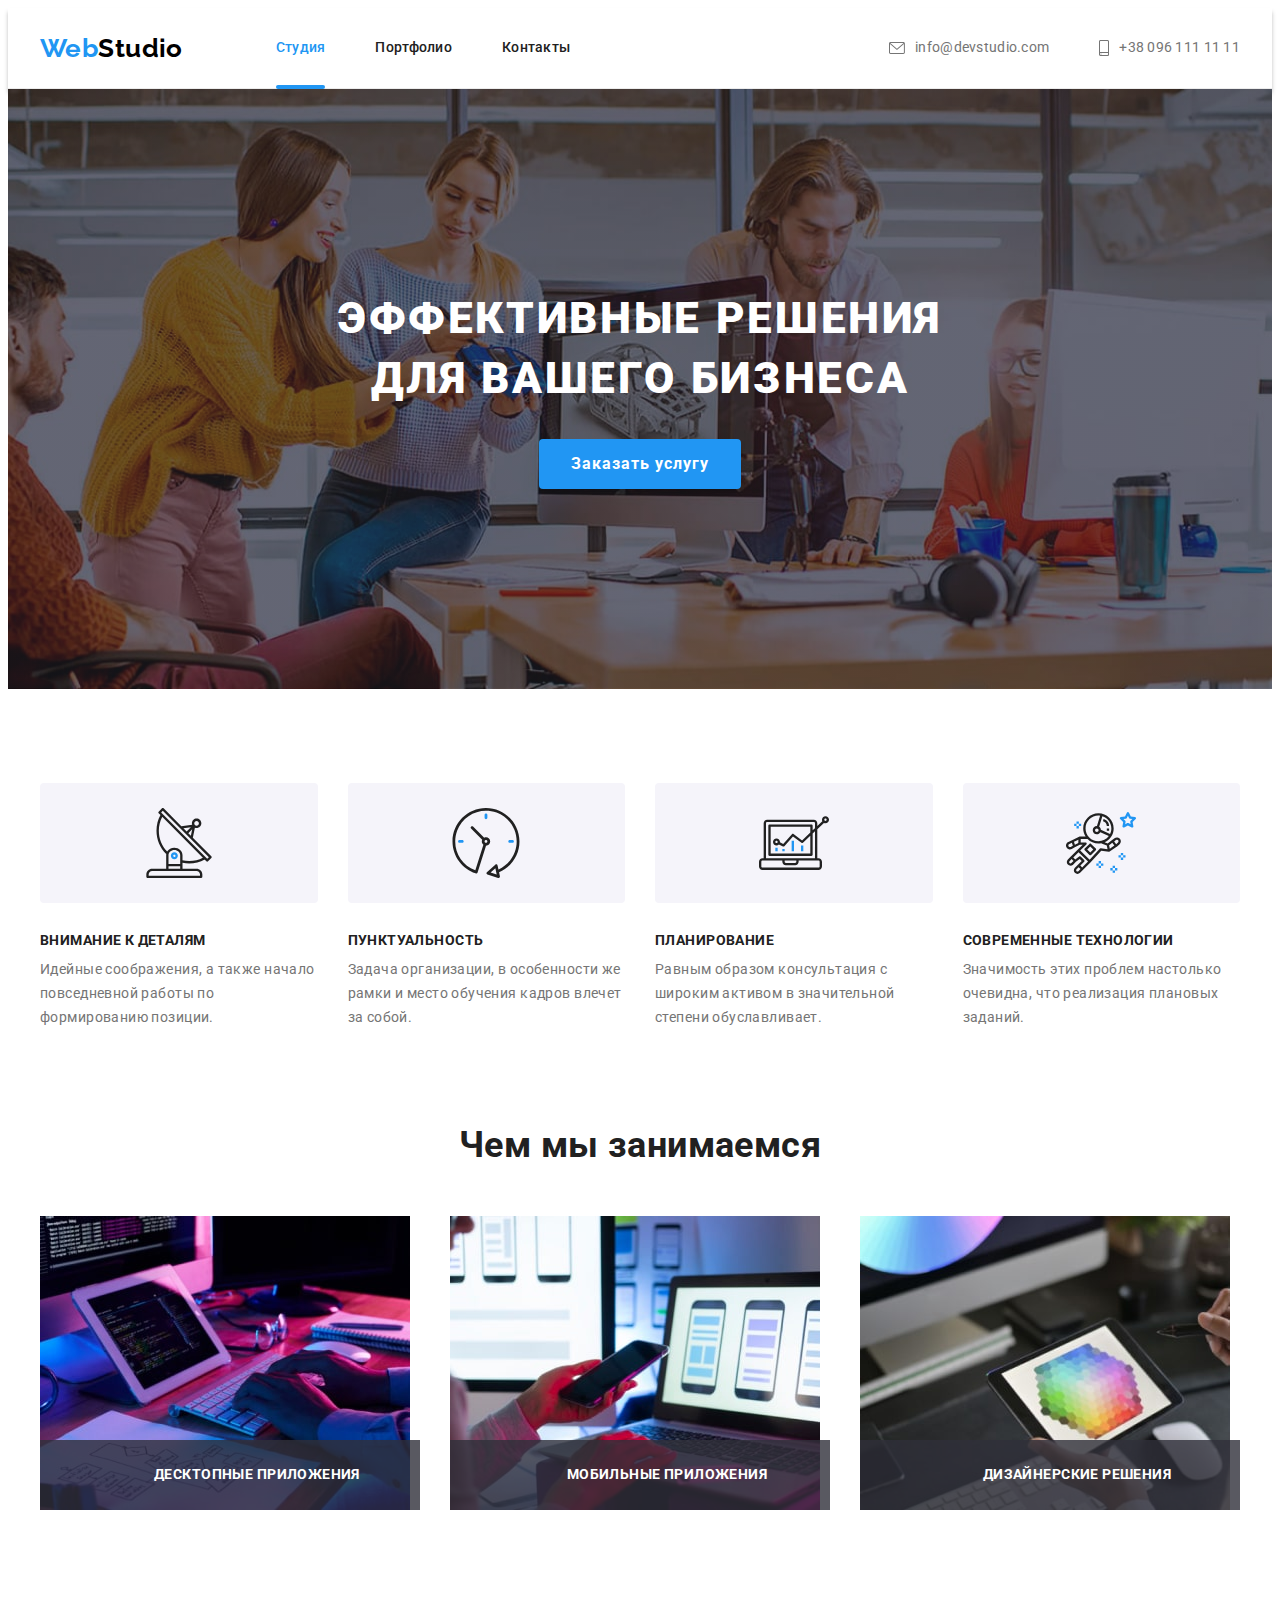
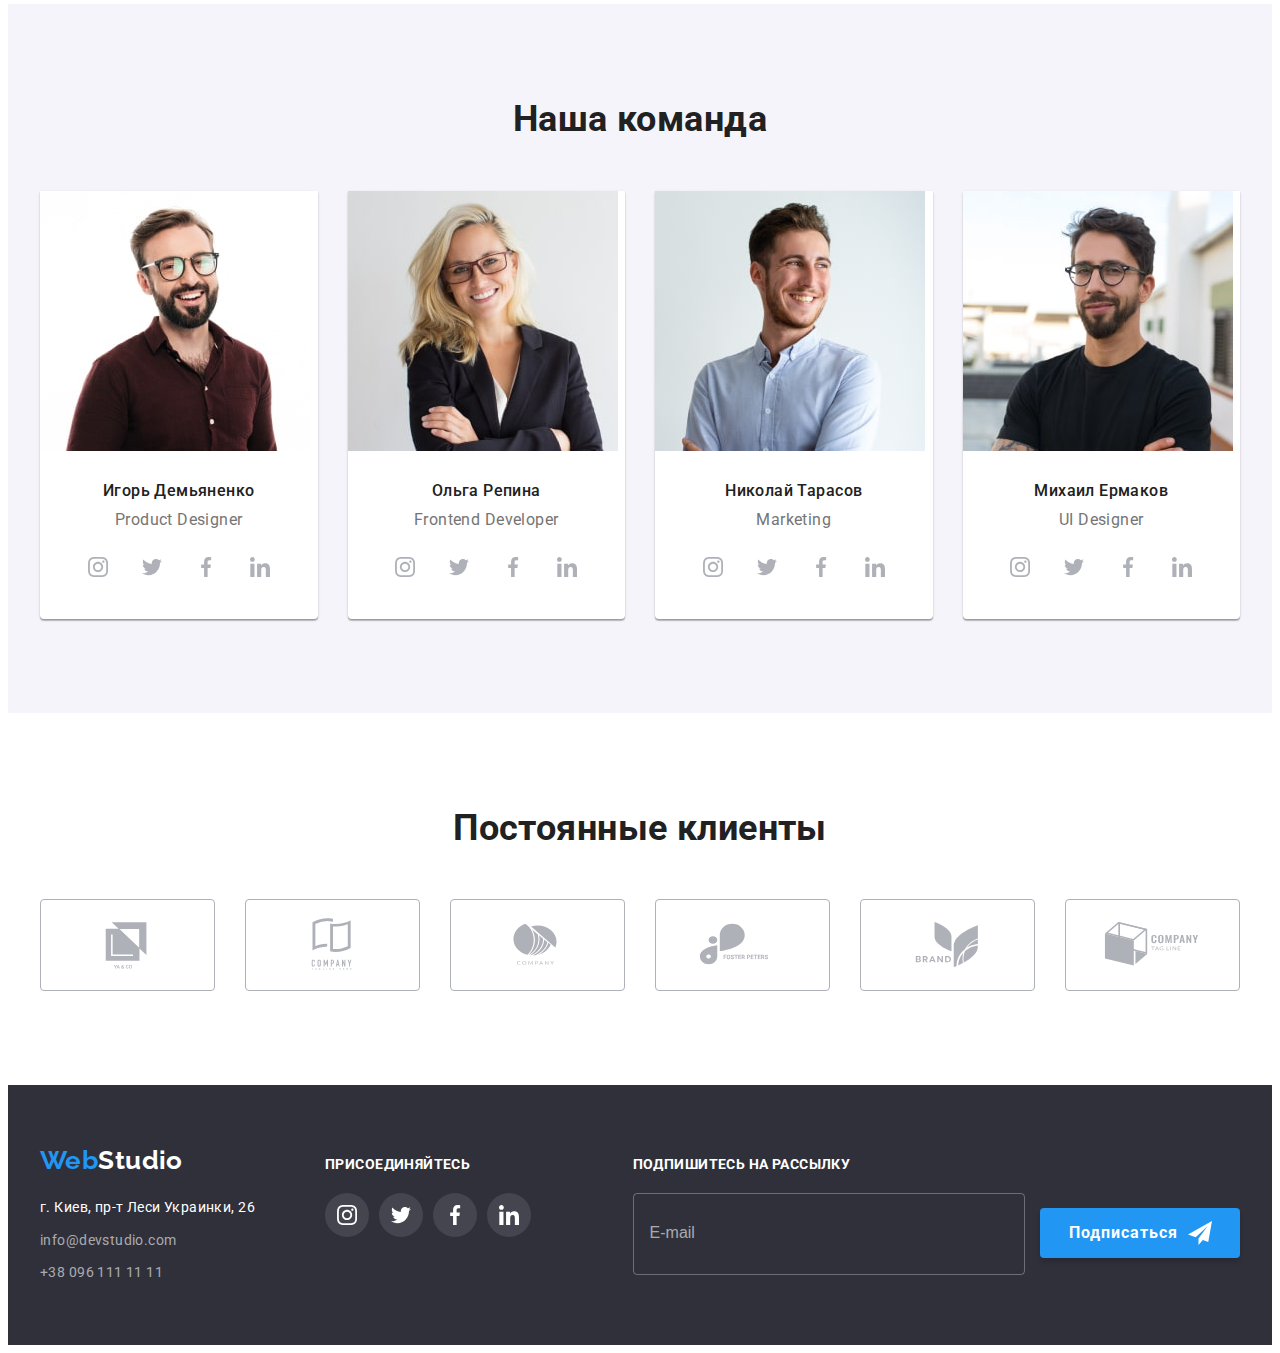
==== index.html @ 7e3dad59 "ДЗ 8" ====
<!DOCTYPE html>
<html lang="ru">
<head>
    <meta charset="UTF-8">
    <meta http-equiv="X-UA-Compatible" content="IE=edge">
    <meta name="viewport" content="width=device-width, initial-scale=1.0">
    <title>Document</title>
    <link href="https://fonts.googleapis.com/css2?family=Raleway:wght@700&family=Roboto:wght@400;500;700;900&display=swap"
      rel="stylesheet">
      <link rel="stylesheet" href="https://cdnjs.cloudflare.com/ajax/libs/modern-normalize/1.1.0/modern-normalize.min.css"
        integrity="sha512-wpPYUAdjBVSE4KJnH1VR1HeZfpl1ub8YT/NKx4PuQ5NmX2tKuGu6U/JRp5y+Y8XG2tV+wKQpNHVUX03MfMFn9Q=="
        crossorigin="anonymous" referrerpolicy="no-referrer" />
    <link rel="stylesheet" href="./css/styles.css">
    <link rel="stylesheet" href="./css/main.min.css">
</head>
<body>
  <!-- Шапка сайта-->
  <header class="header">
    <div class="container header__container">
      <nav class="nav-page header__nav">
        <a href="./index.html" lang="en" class="logo link">Web<span class="logo__header">Studio</span></a>
        <ul class="header__nav-list list header__list">
          <li class="header__item"><a href="./index.html" class="header__link--active link header__link">Студия</a></li>
          <li class="header__item"><a href="./portfolio.html" class="link header__link">Портфолио</a></li>
          <li class="header__item"><a href="" class="link header__link">Контакты</a></li>
        </ul>
      </nav>
      <ul class="header__contacts-list list">
        <li class="header__contacts-item">
          <a href="mailto:info@devstudio.com" class="link header__contacts-link">
                      <svg class="header__contacts-icons" width="16px" height="12px">
                        <use href="./images/icons.svg#icon-mail"></use>
                      </svg>
                      info@devstudio.com</a></li>
        <li class="header__contacts-item">
          <a href="tel:+380961111111" class="link header__contacts-link">
                      <svg class="header__contacts-icons" width="10px" height="16px">
                        <use href="./images/icons.svg#icon-smartphone"></use>
                      </svg>
                      +38 096 111 11 11</a></li>
      </ul>
      
      <button type="button" class="menu-open-btn" aria-expanded="false" aria-controls="menu-container" data-menu-button>
        <svg width="40" height="40" aria-label="Кнопа вызова меню" class="btn-icon">
          <use class="icon-menu" href="./images/icons.svg#icon-menu_40px"></use>
          <use class="icon-close" href="./images/icons.svg#icon-close_40px"></use>
          </svg>
      </button>
        <div class="header__mob-menu" id="menu-container" data-menu>
          <div class="container-mob">
            <div class="header__mob-menu-top">
              <ul class="header__mob-menu-list list">
                <li class="header__mob-menu-item"><a href="./index.html" class="link header__mob-menu-link">Студия</a>
                </li>
                <li class="header__mob-menu-item"><a href="./portfolio.html" class="link header__mob-menu-link">Портфолио</a>
                </li>
                <li class="header__mob-menu-item"><a href="" class="link header__mob-menu-link">Контакты</a></li>
              </ul>
            </div>
            <div class="header__mob-menu-bottom">
              <ul class="header__mob-adress-list list">
                <li class="header__mob-adress-item">
                  <a href="tel:+380961111111" class="link header__mob-adress-link phone-number">
                    +38 096 111 11 11</a>
                </li>
                <li class="header__mob-adress-item">
                  <a href="mailto:info@devstudio.com" class="link header__mob-adress-link">
                    info@devstudio.com</a>
                </li>
              </ul>
              <ul class="header__mob-socials-list list">
                <li class="header__mob-socials-item">
                  <a href="" target="_blank" rel="noopener noreferrer nofollow"
                    class="header__mob-socials-link link">Instagram</a>
                </li>
                <li class="header__mob-socials-item">
                  <a href="" target="_blank" rel="noopener noreferrer nofollow"
                    class="header__mob-socials-link link">Twitter</a>
                </li>
                <li class="header__mob-socials-item">
                  <a href="" target="_blank" rel="noopener noreferrer nofollow"
                    class="header__mob-socials-link link">Facebook</a>
                </li>
                <li class="header__mob-socials-item">
                  <a href="" target="_blank" rel="noopener noreferrer nofollow"
                    class="header__mob-socials-link link">LinkedIn</a>
                </li>
              </ul>
            </div>
          </div>
        </div>
      </div>
  </header> 
  <main>
    <!-- Герой -->
  <section class="hero">
    <div class="container">
    <h1 class="hero__title">
      Эффективные решения для вашего бизнеса
    </h1>
    <button type="button" class="btn" data-modal-open>Заказать услугу</button>
    </div>
  </section> 
  <!-- Список преимуществ работы с компанией -->
  <section class="benefits section">
    <div class="container">
    <h2 class="visually-hidden"> Наши преимущества </h2>
    <ul class="card-set list">
      <li class="card-item"> 
        <div class="benefits__box">
          <svg class="benefits__icons" width="70" height="70">
            <use href="./images/icons.svg#icon-antenna"></use>
          </svg>
        </div>
        <h3 class="benefits__title">Внимание к деталям</h3>
        <p class="benefits__text">Идейные соображения, а также начало повседневной работы по формированию позиции.</p>
      </li>
      <li class="card-item">
        <div class="benefits__box">
          <svg class="benefits__icons" width="70" height="70">
            <use href="./images/icons.svg#icon-clock"></use>
          </svg>
        </div>
        <h3 class="benefits__title">Пунктуальность</h3>
        <p class="benefits__text">Задача организации, в особенности же рамки и место обучения кадров влечет за собой.</p>
      </li>
      <li class="card-item">
        <div class="benefits__box">
          <svg class="benefits__icons" width="70" height="70">
            <use href="./images/icons.svg#icon-diagram"></use>
          </svg>
        </div>
        <h3 class="benefits__title">Планирование</h3>
        <p class="benefits__text">Равным образом консультация с широким активом в значительной степени обуславливает.</p>
      </li>
      <li class="card-item">
        <div class="benefits__box">
          <svg class="benefits__icons" width="70" height="70">
            <use href="./images/icons.svg#icon-astronaut"></use>
          </svg>
        </div>
        <h3 class="benefits__title">Современные технологии</h3>
        <p class="benefits__text">Значимость этих проблем настолько очевидна, что реализация плановых заданий.</p>
      </li>
    </ul>
    </div>
  </section>
  <!-- Чем мы занимаемся -->
  <section class="work section">
    <div class="container">
    <h2 class="section-title">Чем мы занимаемся</h2>
    <ul class="card-set list">
      <li class="card-item">
        <div class="work__wrap">
          <picture>
            <source srcset="./images/DESK_APP@1x-min.jpg 1x,./images/DESK_APP@2x-min.jpg 2x" media="(min-width: 1200px)">
          <img src="./images/img-work-1.jpg" alt="Верстка десктопных приложений" width="370" height="294">
          </picture>

          <p class="work__text">Десктопные приложения</p>
        </div>
      </li>
      <li class="card-item">
        <div class="work__wrap">
          <picture>
            <source srcset="./images/DESK_MobAPP@1x-min.jpg 1x,./images/DESK_MobAPP@2x-min.jpg 2x" media="(min-width: 1200px)">
          <img src="./images/img-work-2.jpg" alt="Дизайн мобильных приложений" width="370" height="294">
          </picture>

          <p class="work__text">Мобильные приложения</p>
        </div>
      </li>
        <li class="card-item">
        <div class="work__wrap">
          <picture>
            <source srcset="./images/DESK_Design@1x-min.jpg 1x,./images/DESK_Design@2x-min.jpg 2x" media="(min-width: 1200px)">
      <img src="./images/img-work-3.jpg" alt="Подборка цветовых решений" width="370" height="294">
          </picture>
      <p class="work__text">Дизайнерские решения</p>
      </div>
      </li>
        </ul>
        </div>
  </section>
    <!-- Наша команда -->
    <section class="team section">
      <div class="container">
      <h2 class="section-title">Наша команда</h2>
      <ul class="card-set list">
        <li class="card-item team__item">
          <picture>
            <source srcset="./images/DESK_Demyanenko@1x-min.jpg 1x, ./images/DESK_Demyanenko@2x-min.jpg 2x" media="(min-width: 1200px)">
            <source srcset="./images/TAB_Demyanenko@1x-min.jpg 1x, ./images/TAB_Demyanenko@2x-min.jpg 2x" media="(min-width: 768px)">
            <source srcset="./images/MOB_Demyanenko@1x-min.jpg 1x, ./images/MOB_Demyanenko@2x-min.jpg 2x" media="(min-width: 480px)">
          <img src="./images/img-team-1.jpg" alt="Фото сотрудника Игоря Демьяненко Product Designer" class="card">
          </picture>
            <div class="team-box">
            <h3 class="team__name">Игорь Демьяненко</h3>
            <p lang="en" class="team__position">Product Designer</p>
            <ul class="socials list">
              <li class="socials__item">
                <a href="" target="_blank" rel="noopener noreferrer nofollow" class="socials__link link">
                  <svg class="socials__icon" width="20" height="20">
                    <use href="images/icons.svg#icon-instagram"></use>
                  </svg>
                </a>
              </li>
              <li class="socials__item">
                <a href="" target="_blank" rel="noopener noreferrer nofollow" class="socials__link link">
                  <svg class="socials__icon" width="20" height="20">
                    <use href="images/icons.svg#icon-twitter"></use>
                  </svg>
                </a>
              </li>
              <li class="socials__item">
                <a href="" target="_blank" rel="noopener noreferrer nofollow" class="socials__link link">
                  <svg class="socials__icon" width="20" height="20">
                    <use href="images/icons.svg#icon-facebook"></use>
                  </svg>
                </a>
              </li>
              <li class="socials__item">
                <a href="" target="_blank" rel="noopener noreferrer nofollow" class="socials__link link">
                  <svg class="socials__icon" width="20" height="20">
                    <use href="images/icons.svg#icon-linkedin"></use>
                  </svg>
                </a>
              </li>
            </ul>
            </div>
            </li>
        <li class="card-item team__item">
          <picture>
            <source srcset="./images/DESK_Repina@1x-min.jpg 1x, ./images/DESK_Repina@2x-min.jpg 2x"
              media="(min-width: 1200px)">
            <source srcset="./images/TAB_Repina@1x-min.jpg 1x, ./images/TAB_Repina@2x-min.jpg 2x"
              media="(min-width: 768px)">
            <source srcset="./images/MOB_Repina@1x-min.jpg 1x, ./images/MOB_Repina@2x-min.jpg 2x"
              media="(min-width: 480px)">
          <img src="./images/img-team-2.jpg" alt="Фото сотрудника Ольги Репиной Frontend Developer"     class="card">
          </picture>

          <div class="team-box">
          <h3 class="team__name">Ольга Репина</h3>
          <p lang="en" class="team__position">Frontend Developer</p>
          <ul class="socials list">
            <li class="socials__item">
              <a href="" target="_blank" rel="noopener noreferrer nofollow" class="socials__link link">
                <svg class="socials__icon" width="20" height="20">
                  <use href="images/icons.svg#icon-instagram"></use>
                </svg>
              </a>
            </li>
            <li class="socials__item">
              <a href="" target="_blank" rel="noopener noreferrer nofollow" class="socials__link link">
                <svg class="socials__icon" width="20" height="20">
                  <use href="images/icons.svg#icon-twitter"></use>
                </svg>
              </a>
            </li>
            <li class="socials__item">
              <a href="" target="_blank" rel="noopener noreferrer nofollow" class="socials__link link">
                <svg class="socials__icon" width="20" height="20">
                  <use href="images/icons.svg#icon-facebook"></use>
                </svg>
              </a>
            </li>
            <li class="socials__item">
              <a href="" target="_blank" rel="noopener noreferrer nofollow" class="socials__link link">
                <svg class="socials__icon" width="20" height="20">
                  <use href="images/icons.svg#icon-linkedin"></use>
                </svg>
              </a>
            </li>
          </ul>
          </div>
        </li>
        <li class="card-item team__item">
          <picture>
            <source srcset="./images/DESK_Tarasov@1x-min.jpg 1x, ./images/DESK_Tarasov@2x-min.jpg 2x" media="(min-width: 1200px)">
            <source srcset="./images/TAB_Tarasov@1x-min.jpg 1x, ./images/TAB_Tarasov@2x-min.jpg 2x" media="(min-width: 768px)">
            <source srcset="./images/MOB_Tarasov@1x-min.jpg 1x, ./images/MOB_Tarasov@2x-min.jpg 2x" media="(min-width: 480px)">
          <img src="./images/img-team-3.jpg" alt="Фото сотрудника Николая Тарасова Marketing"
            class="card">
          </picture>
          <div class="team-box">
          <h3 class="team__name">Николай Тарасов</h3>
          <p lang="en" class="team__position">Marketing</p>
          <ul class="socials list">
            <li class="socials__item">
              <a href="" target="_blank" rel="noopener noreferrer nofollow" class="socials__link link">
                <svg class="socials__icon" width="20" height="20">
                  <use href="images/icons.svg#icon-instagram"></use>
                </svg>
              </a>
            </li>
            <li class="socials__item">
              <a href="" target="_blank" rel="noopener noreferrer nofollow" class="socials__link link">
                <svg class="socials__icon" width="20" height="20">
                  <use href="images/icons.svg#icon-twitter"></use>
                </svg>
              </a>
            </li>
            <li class="socials__item">
              <a href="" target="_blank" rel="noopener noreferrer nofollow" class="socials__link link">
                <svg class="socials__icon" width="20" height="20">
                  <use href="images/icons.svg#icon-facebook"></use>
                </svg>
              </a>
            </li>
            <li class="socials__item">
              <a href="" target="_blank" rel="noopener noreferrer nofollow" class="socials__link link">
                <svg class="socials__icon" width="20" height="20">
                  <use href="images/icons.svg#icon-linkedin"></use>
                </svg>
              </a>
            </li>
          </ul>
          </div>
        </li>
        <li class="card-item team__item">
          <picture>
            <source srcset="./images/DESK_Ermakov@1x-min.jpg 1x, ./images/DESK_Ermakov@2x-min.jpg 2x" media="(min-width: 1200px)">
            <source srcset="./images/TAB_Ermakov@1x-min.jpg 1x, ./images/TAB_Ermakov@2x-min.jpg 2x" media="(min-width: 768px)">
            <source srcset="./images/MOB_Ermakov@1x-min.jpg 1x, ./images/MOB_Ermakov@2x-min.jpg 2x" media="(min-width: 480px)">
          <img src="./images/img-team-4.jpg" alt="Фото сотрудника Михаила Ермакова UI Designer" 
            class="card">
          </picture>

          <div class="team-box">
          <h3 class="team__name">Михаил Ермаков</h3>
          <p lang="en" class="team__position">UI Designer</p>
          <ul class="socials list">
          <li class="socials__item">
            <a href="" target="_blank" rel="noopener noreferrer nofollow" class="socials__link link">
              <svg class="socials__icon" width="20" height="20">
                <use href="images/icons.svg#icon-instagram"></use>
              </svg>
            </a>
          </li>
          <li class="socials__item">
            <a href="" target="_blank" rel="noopener noreferrer nofollow" class="socials__link link">
              <svg class="socials__icon" width="20" height="20">
                <use href="images/icons.svg#icon-twitter"></use>
              </svg>
            </a>
          </li>
          <li class="socials__item">
            <a href="" target="_blank" rel="noopener noreferrer nofollow" class="socials__link link">
              <svg class="socials__icon" width="20" height="20">
                <use href="images/icons.svg#icon-facebook"></use>
              </svg>
            </a>
          </li>
          <li class="socials__item">
            <a href="" target="_blank" rel="noopener noreferrer nofollow" class="socials__link link">
              <svg class="socials__icon" width="20" height="20">
                <use href="images/icons.svg#icon-linkedin"></use>
              </svg>
            </a>
          </li>
        </ul>
          </div>
        </li>
      </ul>
      </div>
    </section>
    <!-- Постоянные клиенты -->
    <section class="clients section">
      <div class="container">
        <h2 class="section-title">Постоянные клиенты</h2>
        <ul class="card-set card-set--clients list">
          <li class=" card-item--clients">
            <a href=""  target="_blank" rel="noopener noreferrer nofollow" class="clients__link link">
              <svg class="clients__icons" width="106" height="60">
                <use href="images/icons.svg#icon-Logo-1"></use>
              </svg>
            </a>
          </li>
          <li class=" card-item--clients">
            <a href=""  target="_blank" rel="noopener noreferrer nofollow" class="clients__link link">
              <svg class="clients__icons" width="106" height="60">
                <use href="images/icons.svg#icon-Logo-2"></use>
              </svg>
            </a>
          </li>
          <li class=" card-item--clients">
            <a href=""  target="_blank" rel="noopener noreferrer nofollow" class="clients__link link">
              <svg class="clients__icons" width="106" height="60">
                <use href="images/icons.svg#icon-Logo-3"></use>
              </svg>
            </a>
          </li>
          <li class=" card-item--clients">
            <a href=""  target="_blank" rel="noopener noreferrer nofollow" class="clients__link link">
              <svg class="clients__icons" width="106" height="60">
                <use href="images/icons.svg#icon-Logo-4"></use>
              </svg>
            </a>
          </li>
          <li class="card-item--clients">
            <a href=""  target="_blank" rel="noopener noreferrer nofollow" class="clients__link link">
              <svg class="clients__icons" width="106" height="60">
                <use href="images/icons.svg#icon-Logo-5"></use>
              </svg>
            </a>
          </li>
          <li class="card-item--clients">
            <a href=""  target="_blank" rel="noopener noreferrer nofollow" class="clients__link link">
              <svg class="clients__icons" width="106" height="60">
                <use href="images/icons.svg#icon-Logo-6"></use>
              </svg>
            </a>
          </li>
        </ul>
      </div>
    </section>
    </main>
    <!-- Футер -->
    <footer class="basement basement-section">
      <div class="container basement__container"> 
        <div class="basement__wrapper">
      <a href="./index.html" lang="en" class="logo link">Web<span class="logo__footer">Studio</span></a>
      <address class="basement__address">
        <ul class="basement__list list">
          <li class="basement__items"><a href="https://goo.gl/maps/84MK3g47taFm8UyFA" target="_blank" rel="noopener noreferrer nofollow"
              class="basement__link link white"> г. Киев, пр-т Леси Украинки, 26 </a></li>
          <li class="basement__items"><a href="mailto:info@devstudio.com" class="basement__link link">info@devstudio.com</a></li>
          <li class="basement__items"><a href="tel:+380961111111" class="basement__link link">+38 096 111 11 11</a></li>
        </ul>
      </address>
      </div>
      <div class="basement__wrapper">
      <h2 class="basement__title">присоединяйтесь</h2>
            <ul class="socials list">
              <li class="socials__item">
                <a href=""  target="_blank" rel="noopener noreferrer nofollow" class="socials__link link">
                  <svg class="socials__icon" width="20" height="20">
                    <use href="images/icons.svg#icon-instagram"></use>
                  </svg>
                </a>
              </li>
              <li class="socials__item">
                <a href=""  target="_blank" rel="noopener noreferrer nofollow" class="socials__link link">
                  <svg class="socials__icon" width="20" height="20">
                    <use href="images/icons.svg#icon-twitter"></use>
                  </svg>
                </a>
              </li>
              <li class="socials__item">
                <a href=""  target="_blank" rel="noopener noreferrer nofollow" class="socials__link link">
                  <svg class="socials__icon" width="20" height="20">
                    <use href="images/icons.svg#icon-facebook"></use>
                  </svg>
                </a>
              </li>
              <li class="socials__item">
                <a href=""  target="_blank" rel="noopener noreferrer nofollow" class="socials__link link">
                  <svg class="socials__icon" width="20" height="20">
                    <use href="images/icons.svg#icon-linkedin"></use>
                  </svg>
                </a>
              </li>
            </ul>
            </div>
            <div class="basement__wrapper">
              <h2 class="basement__title">Подпишитесь на рассылку</h2>
              <form class="subscribe-form">
                  <input type="email" class="subscribe-form__input" id="form-input" name="mail" placeholder="E-mail">
              <button type="submit" class="btn basement__btn">
                <span class="subscribe">Подписаться</span>
                <svg class="subscribe-form__icon" width="24px" height="24px">
                  <use href="images/icons.svg#icon-icon-send"></use>
                </svg>
              </button>
              </form>
            </div>
      </div>
    </footer>
<div class="backdrop is-hidden" data-modal>
<div class="modal">
  <button type="button" class="modal-close" data-modal-close>
    <svg class="modal-icon" width="18px" height="18px">
      <use href="images/icons.svg#icon-close-black-18dp"></use>
    </svg>
  </button>
  <p class="modal-title">Оставьте свои данные, мы вам перезвоним</p>
  <form class="modal-form">
    <div class="modal-form-wrapper">
<label class="modal-label"><span class="modal-label-text">Имя</span>
  <span class="input-wrap">
    <input type="text" name="Name" class="form-input">
    <svg class="input-icon" width="18" height="18">
      <use href="images/icons.svg#icon-person-black-18dp"></use>
    </svg>
  </span>
</label>
<label class="modal-label"><span class="modal-label-text">Телефон</span>
  <span class="input-wrap">
    <input type="tel" name="Tel" class="form-input">
    <svg class="input-icon" width="18" height="18">
      <use href="images/icons.svg#icon-phone-black-18dp"></use>
    </svg>
  </span>
</label>
<label class="modal-label"><span class="modal-label-text">Почта</span>
  <span class="input-wrap">
    <input type="email" name="Mail" class="form-input">
    <svg class="input-icon" width="18" height="18">
      <use href="images/icons.svg#icon-email-black-18dp"></use>
    </svg>
  </span>
</label>
<label class="modal-label"><span class="modal-label-text">Комментарий</span>
  <textarea name="Comment" class="modal-comment" placeholder="Введите текст"></textarea>
</label>
    </div>
  
  <div class="policy-wrap">
    <input type="checkbox" name="policy" id="policy" class="policy-checkbox visually-hidden">
  <label class="check-text" for="policy">
    <span class="custom-icon">
      <svg class="policy-icon" width="11" height="8">
        <use href="images/icons.svg#icon-policy"></use>
      </svg>
    </span>
    Соглашаюсь с рассылкой и принимаю&#160; 
    <a href="" class="licensing-policy">    Условия договора</a>
  </label>
  </div>
  <button type="submit" class="btn">Отправить</button>
  </form>
</div>
    </div>
    <script src="./js/modal.js"></script>
    <script src="./js/mobile-menu.js"></script>
</body>
</html>
---- css/styles.css ----
/* цвета страницы
акцент #2196F3
черный #000000
белый #FFFFFF
заголовки #212121
основной цвет текста #757575
*/

/* ----------reset------------ */

/* ---------------------------- */

/* ---------container------------ */

/* ------LOGO-------- */

/* --------HEADER-LINKS----------- */

/* ---------HERO----------- */

/* ------------BENEFITS---------- */

/* ---------TEAM---------- */

/* ---------WORK---------- */

/* ----------TEAM------------ */

/* --------------CLIENTS------------ */

/* --------------BASEMENT----------- */

/* ---------MODAL-WINDOW---------- */

/* ---------------FILTER-PORTFOLIO---------- */
---- css/main.min.css ----
:root{--accent-color: #2196f3;--logo-color: #000000;--title-text-color: #212121;--primary-text-color: #757575;--hero-white-color: #ffffff;--background-color-style: #2f303a;--btn-background-color: #f5f4fa;--icons-main-color: #afb1b8;--duration: 250ms;--timing-function: cubic-bezier(0.4, 0, 0.2, 1);--card-item: 4}h1,h2,h3,h4,h5,h6,p{margin:0}ul{margin:0;padding-left:0}body{color:var(--primary-text-color);font-family:'Roboto', sans-serif;font-size:14px;line-height:1.71;letter-spacing:0.03em}body.modal-open{overflow:hidden}.link{text-decoration:none;color:inherit}.list{list-style:none}img{display:block;max-width:100%;height:auto}.container{width:100vw;padding-left:15px;padding-right:15px;margin:0 auto}@media screen and (mіn-width: 480px){.container{width:480px}}@media screen and (min-width: 768px){.container{width:768px}}@media screen and (min-width: 1200px){.container{width:1200px}}.backdrop{position:fixed;top:0;width:100vw;height:100vh;background-color:rgba(0,0,0,0.2);transition:opacity var(--duration) var(--timing-function),visibility var(--duration) var(--timing-function)}@media screen and (max-width: 767px){.backdrop{padding:93px 15px 94px 15px}}.modal{position:relative;width:100%;min-height:609px;background-color:#ffffff;box-shadow:0px 1px 3px rgba(0,0,0,0.12),0px 1px 1px rgba(0,0,0,0.14),0px 2px 1px rgba(0,0,0,0.2);border-radius:4px;padding:40px}.backdrop.is-hidden .modal{transform:translate(-50%, -50%) scale(0.7)}@media screen and (min-width: 768px){.modal{width:450px;position:absolute;top:50%;left:50%;transform:translate(-50%, -50%) scale(1.1);transition:transform var(--duration) var(--timing-function)}}@media screen and (min-width: 1200px){.modal{width:528px;min-height:581px}}.is-hidden{opacity:0;pointer-events:none;visibility:hidden}.modal-close{position:absolute;top:8px;right:8px;display:flex;align-items:center;justify-content:center;width:30px;height:30px;border-radius:50%;border:1px solid rgba(0,0,0,0.1);background-color:transparent;cursor:pointer}.modal-close:focus .modal-icon,.modal-close:hover .modal-icon{fill:var(--accent-color)}.modal-title{font-weight:700;font-size:20px;line-height:1.15;text-align:center;margin-bottom:12px;color:var(--title-text-color)}.form-input{width:100%;height:40px;border:1px solid rgba(33,33,33,0.2);border-radius:4px;padding:12px 42px;outline:none;transition:border-color var(--duration) var(--timing-function)}.form-input:focus,.form-input:hover{border-color:var(--accent-color)}.modal-comment{width:100%;height:120px;resize:none;padding:12px 16px;border:1px solid rgba(33,33,33,0.2);border-radius:4px;outline:none;transition:border-color var(--duration) var(--timing-function)}.modal-comment:focus,.modal-comment:hover{border-color:var(--accent-color)}.modal-comment::placeholder{font-size:12px;line-height:1.17;letter-spacing:0.01em;color:rgba(117,117,117,0.5)}.input-wrap{position:relative}.input-icon{position:absolute;left:12px;top:50%;transform:translateY(-50%);transition:fill var(--duration) var(--timing-function)}.form-input:focus+.input-icon,.form-input:hover+.input-icon{fill:var(--accent-color)}.modal-label{display:flex;flex-direction:column;color:var(--primary-text-color)}.modal-label::placeholder{font-size:12px;line-height:1.17;letter-spacing:0.01em;color:rgba(117,117,117,0.5)}.modal-label:not(:last-child){margin-bottom:10px}.modal-form-wrapper{margin-bottom:20px}.modal-label-text{margin-bottom:4px;font-size:12px;line-height:1.17;letter-spacing:0.01em}.check-text{font-size:12px;line-height:1.17;color:var(--primary-text-color);display:flex;align-items:center;justify-content:center}@media screen and (min-width: 1200px){.check-text{font-size:14px;line-height:1.71}}.policy-wrap{margin-bottom:30px}.licensing-policy{color:var(--accent-color)}.modal-form .btn{display:block;margin-right:auto;margin-left:auto}.check-text .custom-icon{width:16px;height:15px;border-radius:2px;border:2px solid #212121;margin-right:7px;display:flex;align-items:center;justify-content:center;cursor:pointer}.policy-checkbox:checked+.check-text .custom-icon{background-color:var(--accent-color);border:none}.policy-checkbox:hover+.check-text .custom-icon,.policy-checkbox:focus+.check-text .custom-icon{border-color:var(--accent-color)}.logo{display:block;color:var(--accent-color);font-family:'Raleway', sans-serif;font-weight:700;font-size:24px;line-height:1.17}@media screen and (min-width: 1200px){.logo{font-size:26px;line-height:1.19}}.logo__header{color:var(--logo-color)}.logo__footer{color:var(--hero-white-color)}.header__container,.header__nav{display:flex;align-items:center}.header__container{position:relative}.header{border-bottom:1px solid #ececec;box-shadow:0px 4px 4px rgba(0,0,0,0.25)}.header__list{display:flex;margin-left:auto}@media screen and (max-width: 767px){.header__list{display:none}}.header__contacts-list{display:flex;flex-direction:column;margin-left:auto}@media screen and (max-width: 767px){.header__contacts-list{display:none}}@media screen and (min-width: 1200px){.header__contacts-list{flex-direction:row}}.header__item:not(:last-child){margin-right:50px}.nav-page .logo{padding:16px 0;margin-right:88px}@media screen and (min-width: 768px){.nav-page .logo{margin-right:88px}}@media screen and (min-width: 1200px){.nav-page .logo{margin-right:93px}}.header__nav-list{color:var(--title-text-color)}.header__link{display:flex;align-items:center;padding-top:32px;padding-bottom:32px;font-weight:500;line-height:1.14;letter-spacing:0.02em;transition:color var(--duration) var(--timing-function)}.header__link:hover,.header__link:focus{color:var(--accent-color)}.header__contacts-link{display:flex;align-items:center;font-size:12px;line-height:1.17;letter-spacing:0.02em;transition:color var(--duration) var(--timing-function)}.header__contacts-link:hover,.header__contacts-link:focus{color:var(--accent-color)}@media screen and (min-width: 1200px){.header__contacts-link{font-size:14px;line-height:1.14}}.header__nav-list .header__link--active{position:relative;color:var(--accent-color)}.header__nav-list .header__link--active::after{content:'';width:100%;height:4px;background-color:var(--accent-color);border-radius:2px;position:absolute;left:0;bottom:-1px}.header__contacts-item:not(:last-child){margin-bottom:10px}@media screen and (min-width: 1200px){.header__contacts-item:not(:last-child){margin-bottom:0;margin-right:50px}}.header__contacts-icons{margin-right:10px;fill:currentColor}.header__mob-menu-bottom{margin-top:auto}.menu-open-btn{display:block;margin:0 0 0 auto;padding:0;cursor:pointer;border:none;background-color:transparent;z-index:2;transition:color var(--duration) var(--timing-function)}.menu-open-btn:hover.is-open .icon-close,.menu-open-btn:hover .icon-menu{color:var(--accent-color)}@media screen and (min-width: 768px){.menu-open-btn{display:none}}.btn-icon{fill:currentColor}.menu-open-btn .icon-close{display:none}.menu-open-btn.is-open .icon-close{display:block}.menu-open-btn.is-open .icon-menu{display:none}.header__mob-menu{position:fixed;top:0;left:0;width:100%;height:100%;background-color:#fff;z-index:1;padding:48px 40px;opacity:0;visibility:hidden;pointer-events:none;transition:opacity var(--duration) var(--timing-function),visibility var(--duration) var(--timing-function)}.header__mob-menu .container-mob{display:flex;height:100%;flex-direction:column;justify-content:space-between}.header__mob-menu.is-open{opacity:1;visibility:visible;pointer-events:initial}.header__mob-menu-link{font-size:40px;line-height:1.18;color:var(--title-text-color);transition:color var(--duration) var(--timing-function)}.header__mob-menu-link:hover,.header__mob-menu-link:focus{color:var(--accent-color)}.header__mob-menu-item:not(:last-child),.header__mob-adress-item:not(:last-child){margin-bottom:32px}.header__mob-adress-link{font-size:34px;line-height:1.18;transition:color var(--duration) var(--timing-function)}.header__mob-adress-link.phone-number{color:var(--accent-color)}.header__mob-adress-link:hover,.header__mob-adress-link:focus{color:var(--accent-color)}.header__mob-adress-list{margin-bottom:64px}.header__mob-socials-list{display:flex}.header__mob-socials-item:not(:last-child){margin-right:10px}.header__mob-socials-item:not(:first-child){margin-left:10px}.header__mob-socials-item:not(:last-child){position:relative}.header__mob-socials-item:not(:last-child)::after{content:'';position:absolute;right:-10px;top:0;display:block;width:2px;height:22px;background-color:rgba(33,33,33,0.2)}.header__mob-socials-link{color:var(--accent-color)}.hero{background-color:var(--background-color-style);background-image:linear-gradient(rgba(47,48,58,0.4), rgba(47,48,58,0.4)),url(../images/MOB_Hero_bg@1x-min.jpg);background-repeat:no-repeat;background-position:center;background-size:cover, auto;text-align:center;padding-top:118px;padding-bottom:118px}@media (min-device-pixel-ratio: 2), (min-resolution: 192dpi), (min-resolution: 2dppx){.hero{background-color:var(--background-color-style);background-image:linear-gradient(rgba(47,48,58,0.4), rgba(47,48,58,0.4)),url(../images/MOB_Hero_bg@2x-min.jpg)}}@media screen and (min-width: 768px){.hero{background-image:linear-gradient(rgba(47,48,58,0.4), rgba(47,48,58,0.4)),url(../images/TAB_Hero_bg@1x-min.jpg)}}@media screen and (min-width: 768px) and (min-device-pixel-ratio: 2), screen and (min-width: 768px) and (min-resolution: 192dpi), screen and (min-width: 768px) and (min-resolution: 2dppx){.hero{background-image:linear-gradient(rgba(47,48,58,0.4), rgba(47,48,58,0.4)),url(../images/TAB_Hero_bg@2x-min.jpg)}}@media screen and (min-width: 1200px){.hero{padding-top:200px;padding-bottom:200px;background-image:linear-gradient(rgba(47,48,58,0.4), rgba(47,48,58,0.4)),url(../images/DESK_Hero_bg@1x-min.jpg)}}@media screen and (min-width: 1200px) and (min-device-pixel-ratio: 2), screen and (min-width: 1200px) and (min-resolution: 192dpi), screen and (min-width: 1200px) and (min-resolution: 2dppx){.hero{background-color:var(--background-color-style);background-image:linear-gradient(rgba(47,48,58,0.4), rgba(47,48,58,0.4)),url(../images/DESK_Hero_bg@2x-min.jpg)}}.hero__title{display:block;max-width:360px;margin-right:auto;margin-left:auto;margin-bottom:30px;color:var(--hero-white-color);font-size:26px;line-height:1.62;font-weight:900;letter-spacing:0.06em;text-transform:uppercase}@media screen and (min-width: 1200px){.hero__title{font-size:44px;line-height:1.36;max-width:696px}}.btn{font-family:inherit;color:var(--hero-white-color);background-color:var(--accent-color);font-weight:700;font-size:16px;line-height:1.87;align-items:center;letter-spacing:0.06em;cursor:pointer;border:none;box-shadow:0px 4px 4px rgba(0,0,0,0.15);border-radius:4px;padding:10px 32px;transition:background-color var(--duration) var(--timing-function)}.btn:hover,.btn:focus{background-color:#188ce8}.visually-hidden{position:absolute;width:1px;height:1px;margin:-1px;padding:0;overflow:hidden;border:0;clip:rect(0 0 0 0)}.card-set{margin-top:-30px}@media screen and (min-width: 768px){.card-set{display:flex;flex-wrap:wrap;margin-left:-30px}}.card-item{margin-top:30px}@media screen and (min-width: 768px){.card-item{width:calc(100% / 2 - 30px);margin-left:30px}}@media screen and (min-width: 1200px){.card-item{width:calc(100% / var(--card-item) - 30px);margin-left:30px}}.benefits__title{margin-bottom:10px;color:var(--title-text-color);font-weight:700;font-size:14px;line-height:1.14;text-transform:uppercase}.benefits__box{display:flex;align-items:center;justify-content:center;background-color:#f5f4fa;margin-bottom:30px;padding:25px 0;border-radius:4px}@media screen and (min-width: 768px){.benefits__box{padding:25px 142px}}@media screen and (min-width: 1200px){.benefits__box{padding:25px 100px}}.section-title{color:var(--title-text-color);font-weight:700;font-size:36px;line-height:1.17;text-align:center;margin-bottom:50px}.section{padding-top:60px;padding-bottom:60px}@media screen and (min-width: 1200px){.section{padding-top:94px;padding-bottom:94px}}.team{background-color:#f5f4fa}.team__item{background-color:#ffffff;box-shadow:0px 1px 3px rgba(0,0,0,0.12),0px 1px 1px rgba(0,0,0,0.14),0px 2px 1px rgba(0,0,0,0.2);border-radius:0px 0px 4px 4px}.team__position,.team__name{font-size:16px;line-height:1.19;text-align:center}.team__name{margin-bottom:10px;color:var(--title-text-color);font-weight:500}.team__position{margin-bottom:16px}.team-box{padding:30px 24px}.team .socials__link{background-color:#ffffff;color:var(--icons-main-color)}.work{padding-top:0px;--card-item: 3}@media screen and (max-width: 1199px){.work{display:none}}.work__wrap{position:relative;overflow:hidden}.work__text{position:absolute;bottom:0;left:0;background-color:rgba(47,48,58,0.8);color:var(--hero-white-color);font-weight:700;font-size:14px;line-height:1.14;text-align:center;text-transform:uppercase;width:100%;padding:27px 27px}.clients{--card-item: 6}.card-set--clients{margin-top:-30px;display:flex;flex-wrap:wrap;margin-left:-30px}.card-item--clients{margin-top:30px;width:calc(100% / 2 - 30px);margin-left:30px}@media screen and (min-width: 768px){.card-item--clients{width:calc(100% / 3 - 30px);margin-left:30px}}@media screen and (min-width: 1200px){.card-item--clients{width:calc(100% / var(--card-item) - 30px);margin-left:30px}}.clients__link{height:92px;border:1px solid #afb1b8;box-sizing:border-box;border-radius:4px;display:flex;justify-content:center;align-items:center;color:var(--icons-main-color);transition:color var(--duration) var(--timing-function),border-color var(--duration) var(--timing-function)}.clients__link:hover,.clients__link:focus{color:var(--accent-color);border-color:var(--accent-color)}.clients__icons{fill:currentColor}.basement__address{font-style:normal}.basement__link.white{color:var(--hero-white-color)}.basement__link{color:rgba(255,255,255,0.6);transition:color var(--duration) var(--timing-function)}.basement__link:hover,.basement__link:focus{color:var(--accent-color)}.basement-section{padding-bottom:60px;padding-top:60px;background-color:var(--background-color-style)}.basement .logo{margin-bottom:20px}.basement .socials__link{background-color:rgba(255,255,255,0.1);color:var(--hero-white-color)}.basement__items:not(:last-child){margin-bottom:9px}@media screen and (min-width: 768px){.basement__container{display:flex;flex-wrap:wrap;align-items:baseline;justify-content:space-around}}.basement__wrapper{text-align:center}.basement__wrapper:not(:last-child){margin-bottom:60px}@media screen and (min-width: 1200px){.basement__wrapper{text-align:left}.basement__wrapper:not(:last-child){margin-right:70px;margin-bottom:0}.basement__wrapper:last-child{margin-left:auto;margin-bottom:0}}.basement__title{font-size:14px;line-height:1.14;letter-spacing:0.03em;text-transform:uppercase;margin-bottom:20px;color:var(--hero-white-color)}.subscribe-form__input{width:100%;height:50px;padding:15px 16px;border:1px solid rgba(255,255,255,0.3);border-radius:4px;background-color:transparent;color:var(--hero-white-color);margin-right:12px;outline:none;transition:border-color var(--duration) var(--timing-function)}.subscribe-form__input::placeholder{color:rgba(255,255,255,0.6);font-size:16px;line-height:1.25}.subscribe-form__input:focus,.subscribe-form__input:hover{border-color:var(--accent-color)}@media screen and (min-width: 1200px){.subscribe-form__input{width:358px}}.basement__btn{position:relative;width:200px;padding:10px 29px;text-align:left;margin-top:20px}@media screen and (min-width: 1200px){.basement__btn{margin-top:0}}.subscribe-form__icon{position:absolute;right:28px;top:50%;transform:translateY(-50%)}.socials{display:flex;justify-content:center}.socials__link{width:44px;height:44px;border-radius:50%;display:flex;justify-content:center;align-items:center;transition:background-color var(--duration) var(--timing-function),color var(--duration) var(--timing-function)}.socials__link:hover,.socials__link:focus{background-color:var(--accent-color);color:var(--hero-white-color)}.socials__icon{fill:currentColor}.socials__item+.socials__item{margin-left:10px}.filter-btn{border-radius:4px;border-color:transparent;padding:6px 22px;font-family:inherit;color:var(--title-text-color);background-color:var(--btn-background-color);font-weight:500;font-size:16px;line-height:1.63;cursor:pointer;transition:background-color var(--duration) var(--timing-function),color var(--duration) var(--timing-function),box-shadow var(--duration) var(--timing-function)}.filter-btn:focus,.filter-btn:hover,.active{color:var(--hero-white-color);background-color:var(--accent-color);box-shadow:0px 3px 1px rgba(0,0,0,0.1),0px 1px 2px rgba(0,0,0,0.08),0px 2px 2px rgba(0,0,0,0.12)}.filter-list{display:flex;flex-wrap:wrap;justify-content:left;margin-bottom:70px}@media screen and (min-width: 768px){.filter-list{margin-bottom:60px;justify-content:center}}@media screen and (min-width: 1200px){.filter-list{margin-bottom:80px}}.button-item:not(:last-child){margin-right:8px}@media screen and (max-width: 389px){.button-item:not(:last-child){margin-bottom:15px}}@media screen and (min-width: 400px) and (max-width: 479px){.button-item:nth-child(-n+3){margin-bottom:15px}}@media screen and (min-width: 480px) and (max-width: 643px){.button-item:nth-child(-n+4){margin-bottom:15px}}.portfolio{--card-item: 3}.portfolio-border{flex-grow:1;border:1px solid #eeeeee;padding:20px 24px}.portfolio-title{color:var(--title-text-color);font-weight:700;font-size:18px;line-height:2;letter-spacing:0.06em;margin-bottom:4px}.portfolio-category{font-size:16px;line-height:1.88}.portfolio-link{display:flex;flex-direction:column;height:100%;transition:box-shadow var(--duration) var(--timing-function)}.portfolio-link:hover,.portfolio-link:focus{box-shadow:0px 1px 1px rgba(0,0,0,0.12),0px 4px 4px rgba(0,0,0,0.06),1px 4px 6px rgba(0,0,0,0.16)}.portfolio-items-wrap{position:relative;overflow:hidden}.portfolio-img-text{position:absolute;bottom:0;left:0;background-color:rgba(33,150,243,0.9);color:var(--hero-white-color);font-size:18px;line-height:1.56;width:100%;height:100%;padding:63px 24px;overflow:hidden;transform:translateY(101%);transition:transform var(--duration) var(--timing-function)}.portfolio-link:hover .portfolio-img-text,.portfolio-link:focus .portfolio-img-text{transform:translateY(0)}
/*# sourceMappingURL=main.min.css.map */
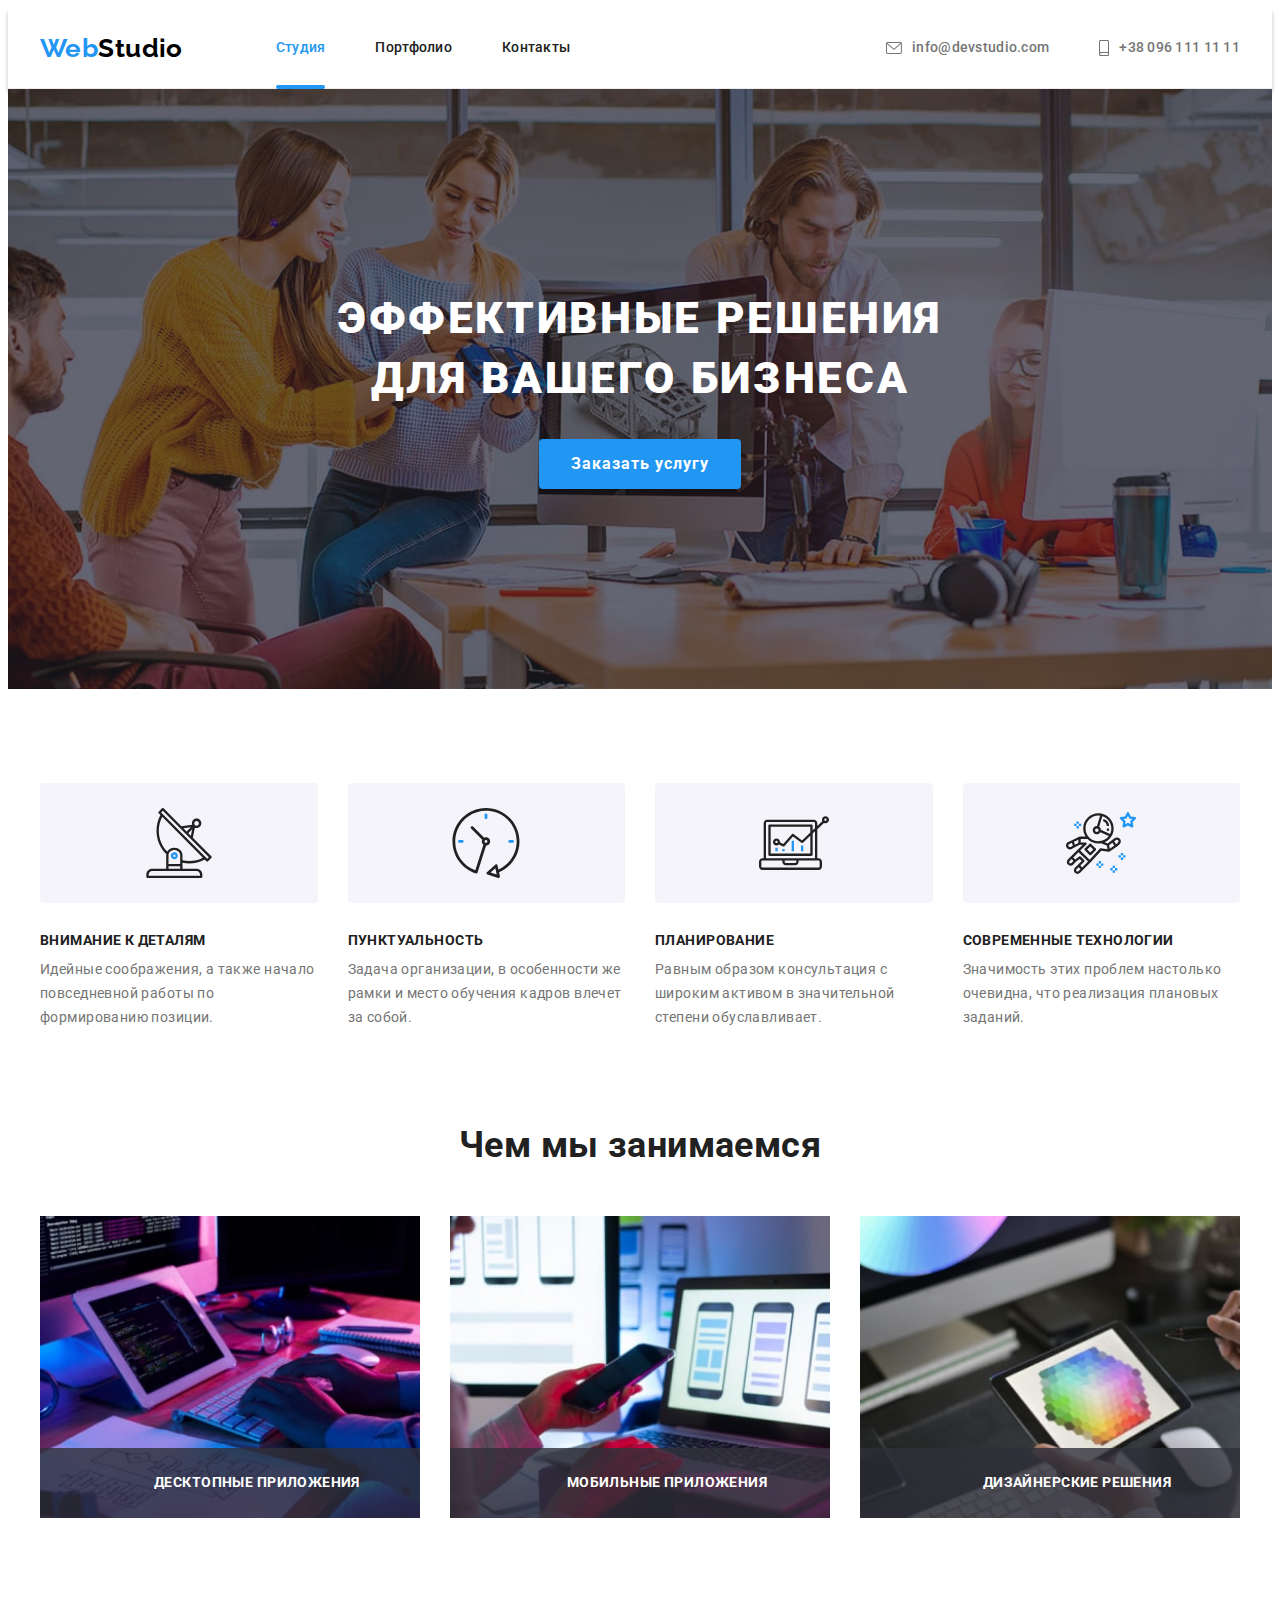
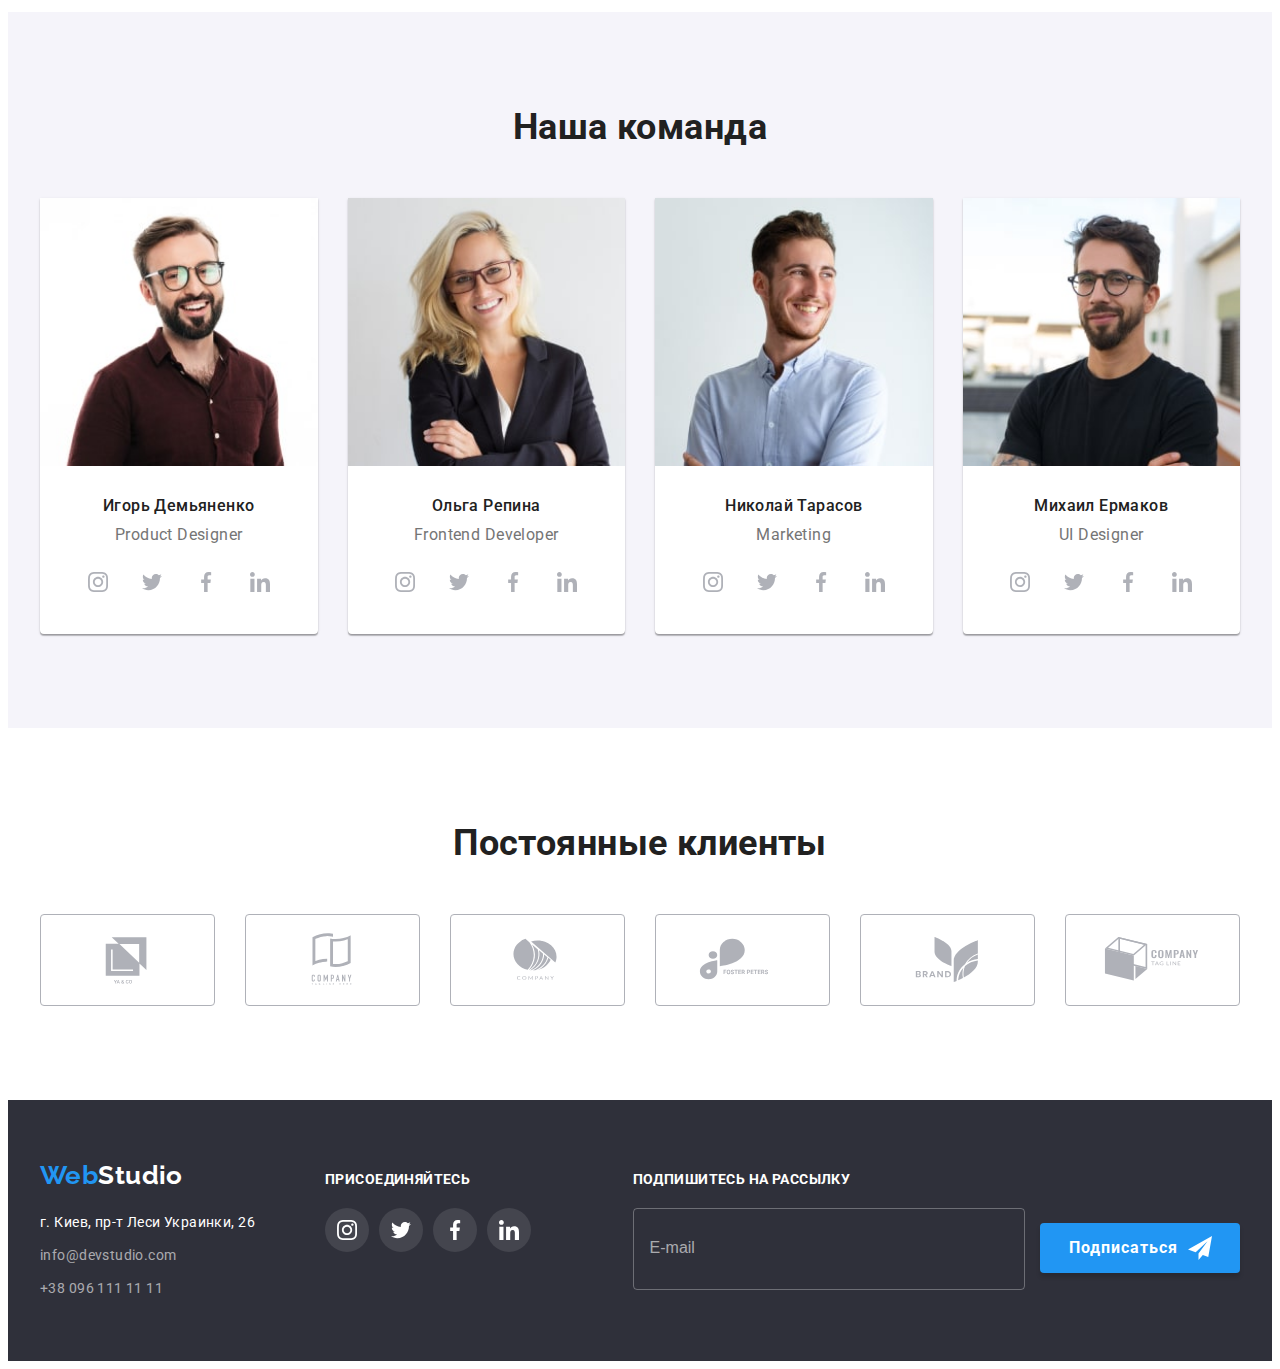
==== commit 2e45f6a6: "Правки по ДЗ 8" ====
--- a/index.html
+++ b/index.html
@@ -10,7 +10,6 @@
       <link rel="stylesheet" href="https://cdnjs.cloudflare.com/ajax/libs/modern-normalize/1.1.0/modern-normalize.min.css"
         integrity="sha512-wpPYUAdjBVSE4KJnH1VR1HeZfpl1ub8YT/NKx4PuQ5NmX2tKuGu6U/JRp5y+Y8XG2tV+wKQpNHVUX03MfMFn9Q=="
         crossorigin="anonymous" referrerpolicy="no-referrer" />
-    <link rel="stylesheet" href="./css/styles.css">
     <link rel="stylesheet" href="./css/main.min.css">
 </head>
 <body>
@@ -50,7 +49,7 @@
           <div class="container-mob">
             <div class="header__mob-menu-top">
               <ul class="header__mob-menu-list list">
-                <li class="header__mob-menu-item"><a href="./index.html" class="link header__mob-menu-link">Студия</a>
+                <li class="header__mob-menu-item"><a href="./index.html" class="link header__mob-menu-link link-active">Студия</a>
                 </li>
                 <li class="header__mob-menu-item"><a href="./portfolio.html" class="link header__mob-menu-link">Портфолио</a>
                 </li>
@@ -153,8 +152,11 @@
       <li class="card-item">
         <div class="work__wrap">
           <picture>
-            <source srcset="./images/DESK_APP@1x-min.jpg 1x,./images/DESK_APP@2x-min.jpg 2x" media="(min-width: 1200px)">
-          <img src="./images/img-work-1.jpg" alt="Верстка десктопных приложений" width="370" height="294">
+            <source srcset="./images/DESK_APP@1x-min.jpg 1x,
+            ./images/DESK_APP@2x-min.jpg 2x" media="(min-width: 1200px)" type="image/jpeg">
+            <source srcset="./images/DESK_APP@1x-min.webp 1x,
+      ./images/DESK_APP@2x-min.webp 2x" media="(min-width: 1200px)" type="image/webp">
+          <img src="./images/img-work-1.jpg" alt="Верстка десктопных приложений" width="370" height="294" loading="lazy">
           </picture>
 
           <p class="work__text">Десктопные приложения</p>
@@ -163,8 +165,11 @@
       <li class="card-item">
         <div class="work__wrap">
           <picture>
-            <source srcset="./images/DESK_MobAPP@1x-min.jpg 1x,./images/DESK_MobAPP@2x-min.jpg 2x" media="(min-width: 1200px)">
-          <img src="./images/img-work-2.jpg" alt="Дизайн мобильных приложений" width="370" height="294">
+            <source srcset="./images/DESK_MobAPP@1x-min.jpg 1x,
+            ./images/DESK_MobAPP@2x-min.jpg 2x" media="(min-width: 1200px)" type="image/jpeg">
+            <source srcset="./images/DESK_MobAPP@1x-min.webp 1x,
+      ./images/DESK_MobAPP@2x-min.webp 2x" media="(min-width: 1200px)" type="image/webp">
+          <img src="./images/img-work-2.jpg" alt="Дизайн мобильных приложений" width="370" height="294" loading="lazy">
           </picture>
 
           <p class="work__text">Мобильные приложения</p>
@@ -173,8 +178,11 @@
         <li class="card-item">
         <div class="work__wrap">
           <picture>
-            <source srcset="./images/DESK_Design@1x-min.jpg 1x,./images/DESK_Design@2x-min.jpg 2x" media="(min-width: 1200px)">
-      <img src="./images/img-work-3.jpg" alt="Подборка цветовых решений" width="370" height="294">
+            <source srcset="./images/DESK_Design@1x-min.jpg 1x, 
+            ./images/DESK_Design@2x-min.jpg 2x" media="(min-width: 1200px)" type="image/jpeg">
+            <source srcset="./images/DESK_Design@1x-min.webp 1x,
+      ./images/DESK_Design@2x-min.webp 2x" media="(min-width: 1200px)" type="image/webp">
+      <img src="./images/img-work-3.jpg" alt="Подборка цветовых решений" width="370" height="294" loading="lazy">
           </picture>
       <p class="work__text">Дизайнерские решения</p>
       </div>
@@ -192,7 +200,7 @@
             <source srcset="./images/DESK_Demyanenko@1x-min.jpg 1x, ./images/DESK_Demyanenko@2x-min.jpg 2x" media="(min-width: 1200px)">
             <source srcset="./images/TAB_Demyanenko@1x-min.jpg 1x, ./images/TAB_Demyanenko@2x-min.jpg 2x" media="(min-width: 768px)">
             <source srcset="./images/MOB_Demyanenko@1x-min.jpg 1x, ./images/MOB_Demyanenko@2x-min.jpg 2x" media="(min-width: 480px)">
-          <img src="./images/img-team-1.jpg" alt="Фото сотрудника Игоря Демьяненко Product Designer" class="card">
+          <img src="./images/MOB_Demyanenko@1x-min.jpg" alt="Фото сотрудника Игоря Демьяненко Product Designer" width="450" height="460" loading="lazy" class="card">
           </picture>
             <div class="team-box">
             <h3 class="team__name">Игорь Демьяненко</h3>
@@ -237,7 +245,7 @@
               media="(min-width: 768px)">
             <source srcset="./images/MOB_Repina@1x-min.jpg 1x, ./images/MOB_Repina@2x-min.jpg 2x"
               media="(min-width: 480px)">
-          <img src="./images/img-team-2.jpg" alt="Фото сотрудника Ольги Репиной Frontend Developer"     class="card">
+          <img src="./images/MOB_Repina@1x-min.jpg" alt="Фото сотрудника Ольги Репиной Frontend Developer"  width="450" height="460" loading="lazy" class="card">
           </picture>
 
           <div class="team-box">
@@ -280,8 +288,7 @@
             <source srcset="./images/DESK_Tarasov@1x-min.jpg 1x, ./images/DESK_Tarasov@2x-min.jpg 2x" media="(min-width: 1200px)">
             <source srcset="./images/TAB_Tarasov@1x-min.jpg 1x, ./images/TAB_Tarasov@2x-min.jpg 2x" media="(min-width: 768px)">
             <source srcset="./images/MOB_Tarasov@1x-min.jpg 1x, ./images/MOB_Tarasov@2x-min.jpg 2x" media="(min-width: 480px)">
-          <img src="./images/img-team-3.jpg" alt="Фото сотрудника Николая Тарасова Marketing"
-            class="card">
+          <img src="./images/MOB_Tarasov@1x-min.jpg" alt="Фото сотрудника Николая Тарасова Marketing"  width="450" height="460" loading="lazy" class="card">
           </picture>
           <div class="team-box">
           <h3 class="team__name">Николай Тарасов</h3>
@@ -323,8 +330,7 @@
             <source srcset="./images/DESK_Ermakov@1x-min.jpg 1x, ./images/DESK_Ermakov@2x-min.jpg 2x" media="(min-width: 1200px)">
             <source srcset="./images/TAB_Ermakov@1x-min.jpg 1x, ./images/TAB_Ermakov@2x-min.jpg 2x" media="(min-width: 768px)">
             <source srcset="./images/MOB_Ermakov@1x-min.jpg 1x, ./images/MOB_Ermakov@2x-min.jpg 2x" media="(min-width: 480px)">
-          <img src="./images/img-team-4.jpg" alt="Фото сотрудника Михаила Ермакова UI Designer" 
-            class="card">
+          <img src="./images/MOB_Ermakov@1x-min.jpg" alt="Фото сотрудника Михаила Ермакова UI Designer"  width="450" height="460" loading="lazy" class="card">
           </picture>
 
           <div class="team-box">
@@ -369,43 +375,43 @@
     <section class="clients section">
       <div class="container">
         <h2 class="section-title">Постоянные клиенты</h2>
-        <ul class="card-set card-set--clients list">
-          <li class=" card-item--clients">
+        <ul class="card-set clients-list list">
+          <li class="card-item">
             <a href=""  target="_blank" rel="noopener noreferrer nofollow" class="clients__link link">
               <svg class="clients__icons" width="106" height="60">
                 <use href="images/icons.svg#icon-Logo-1"></use>
               </svg>
             </a>
           </li>
-          <li class=" card-item--clients">
+          <li class="card-item">
             <a href=""  target="_blank" rel="noopener noreferrer nofollow" class="clients__link link">
               <svg class="clients__icons" width="106" height="60">
                 <use href="images/icons.svg#icon-Logo-2"></use>
               </svg>
             </a>
           </li>
-          <li class=" card-item--clients">
+          <li class="card-item">
             <a href=""  target="_blank" rel="noopener noreferrer nofollow" class="clients__link link">
               <svg class="clients__icons" width="106" height="60">
                 <use href="images/icons.svg#icon-Logo-3"></use>
               </svg>
             </a>
           </li>
-          <li class=" card-item--clients">
+          <li class="card-item">
             <a href=""  target="_blank" rel="noopener noreferrer nofollow" class="clients__link link">
               <svg class="clients__icons" width="106" height="60">
                 <use href="images/icons.svg#icon-Logo-4"></use>
               </svg>
             </a>
           </li>
-          <li class="card-item--clients">
+          <li class="card-item">
             <a href=""  target="_blank" rel="noopener noreferrer nofollow" class="clients__link link">
               <svg class="clients__icons" width="106" height="60">
                 <use href="images/icons.svg#icon-Logo-5"></use>
               </svg>
             </a>
           </li>
-          <li class="card-item--clients">
+          <li class="card-item">
             <a href=""  target="_blank" rel="noopener noreferrer nofollow" class="clients__link link">
               <svg class="clients__icons" width="106" height="60">
                 <use href="images/icons.svg#icon-Logo-6"></use>
@@ -524,8 +530,11 @@
         <use href="images/icons.svg#icon-policy"></use>
       </svg>
     </span>
-    Соглашаюсь с рассылкой и принимаю&#160; 
-    <a href="" class="licensing-policy">    Условия договора</a>
+    <span>
+    Соглашаюсь с рассылкой и принимаю&#160;
+    <a href="" class="licensing-policy"> Условия договора</a> 
+    </span>
+
   </label>
   </div>
   <button type="submit" class="btn">Отправить</button>
--- a/css/main.min.css
+++ b/css/main.min.css
@@ -1,2 +1,2 @@
-:root{--accent-color: #2196f3;--logo-color: #000000;--title-text-color: #212121;--primary-text-color: #757575;--hero-white-color: #ffffff;--background-color-style: #2f303a;--btn-background-color: #f5f4fa;--icons-main-color: #afb1b8;--duration: 250ms;--timing-function: cubic-bezier(0.4, 0, 0.2, 1);--card-item: 4}h1,h2,h3,h4,h5,h6,p{margin:0}ul{margin:0;padding-left:0}body{color:var(--primary-text-color);font-family:'Roboto', sans-serif;font-size:14px;line-height:1.71;letter-spacing:0.03em}body.modal-open{overflow:hidden}.link{text-decoration:none;color:inherit}.list{list-style:none}img{display:block;max-width:100%;height:auto}.container{width:100vw;padding-left:15px;padding-right:15px;margin:0 auto}@media screen and (mіn-width: 480px){.container{width:480px}}@media screen and (min-width: 768px){.container{width:768px}}@media screen and (min-width: 1200px){.container{width:1200px}}.backdrop{position:fixed;top:0;width:100vw;height:100vh;background-color:rgba(0,0,0,0.2);transition:opacity var(--duration) var(--timing-function),visibility var(--duration) var(--timing-function)}@media screen and (max-width: 767px){.backdrop{padding:93px 15px 94px 15px}}.modal{position:relative;width:100%;min-height:609px;background-color:#ffffff;box-shadow:0px 1px 3px rgba(0,0,0,0.12),0px 1px 1px rgba(0,0,0,0.14),0px 2px 1px rgba(0,0,0,0.2);border-radius:4px;padding:40px}.backdrop.is-hidden .modal{transform:translate(-50%, -50%) scale(0.7)}@media screen and (min-width: 768px){.modal{width:450px;position:absolute;top:50%;left:50%;transform:translate(-50%, -50%) scale(1.1);transition:transform var(--duration) var(--timing-function)}}@media screen and (min-width: 1200px){.modal{width:528px;min-height:581px}}.is-hidden{opacity:0;pointer-events:none;visibility:hidden}.modal-close{position:absolute;top:8px;right:8px;display:flex;align-items:center;justify-content:center;width:30px;height:30px;border-radius:50%;border:1px solid rgba(0,0,0,0.1);background-color:transparent;cursor:pointer}.modal-close:focus .modal-icon,.modal-close:hover .modal-icon{fill:var(--accent-color)}.modal-title{font-weight:700;font-size:20px;line-height:1.15;text-align:center;margin-bottom:12px;color:var(--title-text-color)}.form-input{width:100%;height:40px;border:1px solid rgba(33,33,33,0.2);border-radius:4px;padding:12px 42px;outline:none;transition:border-color var(--duration) var(--timing-function)}.form-input:focus,.form-input:hover{border-color:var(--accent-color)}.modal-comment{width:100%;height:120px;resize:none;padding:12px 16px;border:1px solid rgba(33,33,33,0.2);border-radius:4px;outline:none;transition:border-color var(--duration) var(--timing-function)}.modal-comment:focus,.modal-comment:hover{border-color:var(--accent-color)}.modal-comment::placeholder{font-size:12px;line-height:1.17;letter-spacing:0.01em;color:rgba(117,117,117,0.5)}.input-wrap{position:relative}.input-icon{position:absolute;left:12px;top:50%;transform:translateY(-50%);transition:fill var(--duration) var(--timing-function)}.form-input:focus+.input-icon,.form-input:hover+.input-icon{fill:var(--accent-color)}.modal-label{display:flex;flex-direction:column;color:var(--primary-text-color)}.modal-label::placeholder{font-size:12px;line-height:1.17;letter-spacing:0.01em;color:rgba(117,117,117,0.5)}.modal-label:not(:last-child){margin-bottom:10px}.modal-form-wrapper{margin-bottom:20px}.modal-label-text{margin-bottom:4px;font-size:12px;line-height:1.17;letter-spacing:0.01em}.check-text{font-size:12px;line-height:1.17;color:var(--primary-text-color);display:flex;align-items:center;justify-content:center}@media screen and (min-width: 1200px){.check-text{font-size:14px;line-height:1.71}}.policy-wrap{margin-bottom:30px}.licensing-policy{color:var(--accent-color)}.modal-form .btn{display:block;margin-right:auto;margin-left:auto}.check-text .custom-icon{width:16px;height:15px;border-radius:2px;border:2px solid #212121;margin-right:7px;display:flex;align-items:center;justify-content:center;cursor:pointer}.policy-checkbox:checked+.check-text .custom-icon{background-color:var(--accent-color);border:none}.policy-checkbox:hover+.check-text .custom-icon,.policy-checkbox:focus+.check-text .custom-icon{border-color:var(--accent-color)}.logo{display:block;color:var(--accent-color);font-family:'Raleway', sans-serif;font-weight:700;font-size:24px;line-height:1.17}@media screen and (min-width: 1200px){.logo{font-size:26px;line-height:1.19}}.logo__header{color:var(--logo-color)}.logo__footer{color:var(--hero-white-color)}.header__container,.header__nav{display:flex;align-items:center}.header__container{position:relative}.header{border-bottom:1px solid #ececec;box-shadow:0px 4px 4px rgba(0,0,0,0.25)}.header__list{display:flex;margin-left:auto}@media screen and (max-width: 767px){.header__list{display:none}}.header__contacts-list{display:flex;flex-direction:column;margin-left:auto}@media screen and (max-width: 767px){.header__contacts-list{display:none}}@media screen and (min-width: 1200px){.header__contacts-list{flex-direction:row}}.header__item:not(:last-child){margin-right:50px}.nav-page .logo{padding:16px 0;margin-right:88px}@media screen and (min-width: 768px){.nav-page .logo{margin-right:88px}}@media screen and (min-width: 1200px){.nav-page .logo{margin-right:93px}}.header__nav-list{color:var(--title-text-color)}.header__link{display:flex;align-items:center;padding-top:32px;padding-bottom:32px;font-weight:500;line-height:1.14;letter-spacing:0.02em;transition:color var(--duration) var(--timing-function)}.header__link:hover,.header__link:focus{color:var(--accent-color)}.header__contacts-link{display:flex;align-items:center;font-size:12px;line-height:1.17;letter-spacing:0.02em;transition:color var(--duration) var(--timing-function)}.header__contacts-link:hover,.header__contacts-link:focus{color:var(--accent-color)}@media screen and (min-width: 1200px){.header__contacts-link{font-size:14px;line-height:1.14}}.header__nav-list .header__link--active{position:relative;color:var(--accent-color)}.header__nav-list .header__link--active::after{content:'';width:100%;height:4px;background-color:var(--accent-color);border-radius:2px;position:absolute;left:0;bottom:-1px}.header__contacts-item:not(:last-child){margin-bottom:10px}@media screen and (min-width: 1200px){.header__contacts-item:not(:last-child){margin-bottom:0;margin-right:50px}}.header__contacts-icons{margin-right:10px;fill:currentColor}.header__mob-menu-bottom{margin-top:auto}.menu-open-btn{display:block;margin:0 0 0 auto;padding:0;cursor:pointer;border:none;background-color:transparent;z-index:2;transition:color var(--duration) var(--timing-function)}.menu-open-btn:hover.is-open .icon-close,.menu-open-btn:hover .icon-menu{color:var(--accent-color)}@media screen and (min-width: 768px){.menu-open-btn{display:none}}.btn-icon{fill:currentColor}.menu-open-btn .icon-close{display:none}.menu-open-btn.is-open .icon-close{display:block}.menu-open-btn.is-open .icon-menu{display:none}.header__mob-menu{position:fixed;top:0;left:0;width:100%;height:100%;background-color:#fff;z-index:1;padding:48px 40px;opacity:0;visibility:hidden;pointer-events:none;transition:opacity var(--duration) var(--timing-function),visibility var(--duration) var(--timing-function)}.header__mob-menu .container-mob{display:flex;height:100%;flex-direction:column;justify-content:space-between}.header__mob-menu.is-open{opacity:1;visibility:visible;pointer-events:initial}.header__mob-menu-link{font-size:40px;line-height:1.18;color:var(--title-text-color);transition:color var(--duration) var(--timing-function)}.header__mob-menu-link:hover,.header__mob-menu-link:focus{color:var(--accent-color)}.header__mob-menu-item:not(:last-child),.header__mob-adress-item:not(:last-child){margin-bottom:32px}.header__mob-adress-link{font-size:34px;line-height:1.18;transition:color var(--duration) var(--timing-function)}.header__mob-adress-link.phone-number{color:var(--accent-color)}.header__mob-adress-link:hover,.header__mob-adress-link:focus{color:var(--accent-color)}.header__mob-adress-list{margin-bottom:64px}.header__mob-socials-list{display:flex}.header__mob-socials-item:not(:last-child){margin-right:10px}.header__mob-socials-item:not(:first-child){margin-left:10px}.header__mob-socials-item:not(:last-child){position:relative}.header__mob-socials-item:not(:last-child)::after{content:'';position:absolute;right:-10px;top:0;display:block;width:2px;height:22px;background-color:rgba(33,33,33,0.2)}.header__mob-socials-link{color:var(--accent-color)}.hero{background-color:var(--background-color-style);background-image:linear-gradient(rgba(47,48,58,0.4), rgba(47,48,58,0.4)),url(../images/MOB_Hero_bg@1x-min.jpg);background-repeat:no-repeat;background-position:center;background-size:cover, auto;text-align:center;padding-top:118px;padding-bottom:118px}@media (min-device-pixel-ratio: 2), (min-resolution: 192dpi), (min-resolution: 2dppx){.hero{background-color:var(--background-color-style);background-image:linear-gradient(rgba(47,48,58,0.4), rgba(47,48,58,0.4)),url(../images/MOB_Hero_bg@2x-min.jpg)}}@media screen and (min-width: 768px){.hero{background-image:linear-gradient(rgba(47,48,58,0.4), rgba(47,48,58,0.4)),url(../images/TAB_Hero_bg@1x-min.jpg)}}@media screen and (min-width: 768px) and (min-device-pixel-ratio: 2), screen and (min-width: 768px) and (min-resolution: 192dpi), screen and (min-width: 768px) and (min-resolution: 2dppx){.hero{background-image:linear-gradient(rgba(47,48,58,0.4), rgba(47,48,58,0.4)),url(../images/TAB_Hero_bg@2x-min.jpg)}}@media screen and (min-width: 1200px){.hero{padding-top:200px;padding-bottom:200px;background-image:linear-gradient(rgba(47,48,58,0.4), rgba(47,48,58,0.4)),url(../images/DESK_Hero_bg@1x-min.jpg)}}@media screen and (min-width: 1200px) and (min-device-pixel-ratio: 2), screen and (min-width: 1200px) and (min-resolution: 192dpi), screen and (min-width: 1200px) and (min-resolution: 2dppx){.hero{background-color:var(--background-color-style);background-image:linear-gradient(rgba(47,48,58,0.4), rgba(47,48,58,0.4)),url(../images/DESK_Hero_bg@2x-min.jpg)}}.hero__title{display:block;max-width:360px;margin-right:auto;margin-left:auto;margin-bottom:30px;color:var(--hero-white-color);font-size:26px;line-height:1.62;font-weight:900;letter-spacing:0.06em;text-transform:uppercase}@media screen and (min-width: 1200px){.hero__title{font-size:44px;line-height:1.36;max-width:696px}}.btn{font-family:inherit;color:var(--hero-white-color);background-color:var(--accent-color);font-weight:700;font-size:16px;line-height:1.87;align-items:center;letter-spacing:0.06em;cursor:pointer;border:none;box-shadow:0px 4px 4px rgba(0,0,0,0.15);border-radius:4px;padding:10px 32px;transition:background-color var(--duration) var(--timing-function)}.btn:hover,.btn:focus{background-color:#188ce8}.visually-hidden{position:absolute;width:1px;height:1px;margin:-1px;padding:0;overflow:hidden;border:0;clip:rect(0 0 0 0)}.card-set{margin-top:-30px}@media screen and (min-width: 768px){.card-set{display:flex;flex-wrap:wrap;margin-left:-30px}}.card-item{margin-top:30px}@media screen and (min-width: 768px){.card-item{width:calc(100% / 2 - 30px);margin-left:30px}}@media screen and (min-width: 1200px){.card-item{width:calc(100% / var(--card-item) - 30px);margin-left:30px}}.benefits__title{margin-bottom:10px;color:var(--title-text-color);font-weight:700;font-size:14px;line-height:1.14;text-transform:uppercase}.benefits__box{display:flex;align-items:center;justify-content:center;background-color:#f5f4fa;margin-bottom:30px;padding:25px 0;border-radius:4px}@media screen and (min-width: 768px){.benefits__box{padding:25px 142px}}@media screen and (min-width: 1200px){.benefits__box{padding:25px 100px}}.section-title{color:var(--title-text-color);font-weight:700;font-size:36px;line-height:1.17;text-align:center;margin-bottom:50px}.section{padding-top:60px;padding-bottom:60px}@media screen and (min-width: 1200px){.section{padding-top:94px;padding-bottom:94px}}.team{background-color:#f5f4fa}.team__item{background-color:#ffffff;box-shadow:0px 1px 3px rgba(0,0,0,0.12),0px 1px 1px rgba(0,0,0,0.14),0px 2px 1px rgba(0,0,0,0.2);border-radius:0px 0px 4px 4px}.team__position,.team__name{font-size:16px;line-height:1.19;text-align:center}.team__name{margin-bottom:10px;color:var(--title-text-color);font-weight:500}.team__position{margin-bottom:16px}.team-box{padding:30px 24px}.team .socials__link{background-color:#ffffff;color:var(--icons-main-color)}.work{padding-top:0px;--card-item: 3}@media screen and (max-width: 1199px){.work{display:none}}.work__wrap{position:relative;overflow:hidden}.work__text{position:absolute;bottom:0;left:0;background-color:rgba(47,48,58,0.8);color:var(--hero-white-color);font-weight:700;font-size:14px;line-height:1.14;text-align:center;text-transform:uppercase;width:100%;padding:27px 27px}.clients{--card-item: 6}.card-set--clients{margin-top:-30px;display:flex;flex-wrap:wrap;margin-left:-30px}.card-item--clients{margin-top:30px;width:calc(100% / 2 - 30px);margin-left:30px}@media screen and (min-width: 768px){.card-item--clients{width:calc(100% / 3 - 30px);margin-left:30px}}@media screen and (min-width: 1200px){.card-item--clients{width:calc(100% / var(--card-item) - 30px);margin-left:30px}}.clients__link{height:92px;border:1px solid #afb1b8;box-sizing:border-box;border-radius:4px;display:flex;justify-content:center;align-items:center;color:var(--icons-main-color);transition:color var(--duration) var(--timing-function),border-color var(--duration) var(--timing-function)}.clients__link:hover,.clients__link:focus{color:var(--accent-color);border-color:var(--accent-color)}.clients__icons{fill:currentColor}.basement__address{font-style:normal}.basement__link.white{color:var(--hero-white-color)}.basement__link{color:rgba(255,255,255,0.6);transition:color var(--duration) var(--timing-function)}.basement__link:hover,.basement__link:focus{color:var(--accent-color)}.basement-section{padding-bottom:60px;padding-top:60px;background-color:var(--background-color-style)}.basement .logo{margin-bottom:20px}.basement .socials__link{background-color:rgba(255,255,255,0.1);color:var(--hero-white-color)}.basement__items:not(:last-child){margin-bottom:9px}@media screen and (min-width: 768px){.basement__container{display:flex;flex-wrap:wrap;align-items:baseline;justify-content:space-around}}.basement__wrapper{text-align:center}.basement__wrapper:not(:last-child){margin-bottom:60px}@media screen and (min-width: 1200px){.basement__wrapper{text-align:left}.basement__wrapper:not(:last-child){margin-right:70px;margin-bottom:0}.basement__wrapper:last-child{margin-left:auto;margin-bottom:0}}.basement__title{font-size:14px;line-height:1.14;letter-spacing:0.03em;text-transform:uppercase;margin-bottom:20px;color:var(--hero-white-color)}.subscribe-form__input{width:100%;height:50px;padding:15px 16px;border:1px solid rgba(255,255,255,0.3);border-radius:4px;background-color:transparent;color:var(--hero-white-color);margin-right:12px;outline:none;transition:border-color var(--duration) var(--timing-function)}.subscribe-form__input::placeholder{color:rgba(255,255,255,0.6);font-size:16px;line-height:1.25}.subscribe-form__input:focus,.subscribe-form__input:hover{border-color:var(--accent-color)}@media screen and (min-width: 1200px){.subscribe-form__input{width:358px}}.basement__btn{position:relative;width:200px;padding:10px 29px;text-align:left;margin-top:20px}@media screen and (min-width: 1200px){.basement__btn{margin-top:0}}.subscribe-form__icon{position:absolute;right:28px;top:50%;transform:translateY(-50%)}.socials{display:flex;justify-content:center}.socials__link{width:44px;height:44px;border-radius:50%;display:flex;justify-content:center;align-items:center;transition:background-color var(--duration) var(--timing-function),color var(--duration) var(--timing-function)}.socials__link:hover,.socials__link:focus{background-color:var(--accent-color);color:var(--hero-white-color)}.socials__icon{fill:currentColor}.socials__item+.socials__item{margin-left:10px}.filter-btn{border-radius:4px;border-color:transparent;padding:6px 22px;font-family:inherit;color:var(--title-text-color);background-color:var(--btn-background-color);font-weight:500;font-size:16px;line-height:1.63;cursor:pointer;transition:background-color var(--duration) var(--timing-function),color var(--duration) var(--timing-function),box-shadow var(--duration) var(--timing-function)}.filter-btn:focus,.filter-btn:hover,.active{color:var(--hero-white-color);background-color:var(--accent-color);box-shadow:0px 3px 1px rgba(0,0,0,0.1),0px 1px 2px rgba(0,0,0,0.08),0px 2px 2px rgba(0,0,0,0.12)}.filter-list{display:flex;flex-wrap:wrap;justify-content:left;margin-bottom:70px}@media screen and (min-width: 768px){.filter-list{margin-bottom:60px;justify-content:center}}@media screen and (min-width: 1200px){.filter-list{margin-bottom:80px}}.button-item:not(:last-child){margin-right:8px}@media screen and (max-width: 389px){.button-item:not(:last-child){margin-bottom:15px}}@media screen and (min-width: 400px) and (max-width: 479px){.button-item:nth-child(-n+3){margin-bottom:15px}}@media screen and (min-width: 480px) and (max-width: 643px){.button-item:nth-child(-n+4){margin-bottom:15px}}.portfolio{--card-item: 3}.portfolio-border{flex-grow:1;border:1px solid #eeeeee;padding:20px 24px}.portfolio-title{color:var(--title-text-color);font-weight:700;font-size:18px;line-height:2;letter-spacing:0.06em;margin-bottom:4px}.portfolio-category{font-size:16px;line-height:1.88}.portfolio-link{display:flex;flex-direction:column;height:100%;transition:box-shadow var(--duration) var(--timing-function)}.portfolio-link:hover,.portfolio-link:focus{box-shadow:0px 1px 1px rgba(0,0,0,0.12),0px 4px 4px rgba(0,0,0,0.06),1px 4px 6px rgba(0,0,0,0.16)}.portfolio-items-wrap{position:relative;overflow:hidden}.portfolio-img-text{position:absolute;bottom:0;left:0;background-color:rgba(33,150,243,0.9);color:var(--hero-white-color);font-size:18px;line-height:1.56;width:100%;height:100%;padding:63px 24px;overflow:hidden;transform:translateY(101%);transition:transform var(--duration) var(--timing-function)}.portfolio-link:hover .portfolio-img-text,.portfolio-link:focus .portfolio-img-text{transform:translateY(0)}
+:root{--accent-color: #2196f3;--logo-color: #000000;--title-text-color: #212121;--primary-text-color: #757575;--hero-white-color: #ffffff;--background-color-style: #2f303a;--btn-background-color: #f5f4fa;--icons-main-color: #afb1b8;--duration: 250ms;--timing-function: cubic-bezier(0.4, 0, 0.2, 1);--card-item: 1}.visually-hidden{position:absolute;width:1px;height:1px;margin:-1px;padding:0;overflow:hidden;border:0;clip:rect(0 0 0 0)}h1,h2,h3,h4,h5,h6,p{margin:0}ul{margin:0;padding-left:0}body{color:var(--primary-text-color);font-family:'Roboto', sans-serif;font-size:14px;line-height:1.71;letter-spacing:0.03em}body.modal-open{overflow:hidden}.link{text-decoration:none;color:inherit}.list{list-style:none}img{display:block;width:100%;height:auto}.no-scroll{overflow:hidden}.container{width:100%;padding-left:15px;padding-right:15px;margin:0 auto}@media screen and (min-width: 480px){.container{width:480px}}@media screen and (min-width: 768px){.container{width:768px}}@media screen and (min-width: 1200px){.container{width:1200px}}.backdrop{position:fixed;top:0;width:100vw;height:100vh;z-index:3;background-color:rgba(0,0,0,0.2);transition:opacity var(--duration) var(--timing-function),visibility var(--duration) var(--timing-function)}.modal{width:100%;max-width:450px;min-height:609px;background-color:#ffffff;box-shadow:0px 1px 3px rgba(0,0,0,0.12),0px 1px 1px rgba(0,0,0,0.14),0px 2px 1px rgba(0,0,0,0.2);border-radius:4px;padding:40px;position:absolute;top:50%;left:50%;transform:translate(-50%, -50%) scale(1);transition:transform var(--duration) var(--timing-function)}.backdrop.is-hidden .modal{transform:translate(-50%, -50%) scale(0.7)}@media screen and (min-width: 1200px){.modal{max-width:528px;min-height:581px}}.is-hidden{opacity:0;pointer-events:none;visibility:hidden}.modal-close{position:absolute;top:8px;right:8px;display:flex;align-items:center;justify-content:center;width:30px;height:30px;border-radius:50%;border:1px solid rgba(0,0,0,0.1);background-color:transparent;cursor:pointer}.modal-close:focus .modal-icon,.modal-close:hover .modal-icon{fill:var(--accent-color)}.modal-title{font-weight:700;font-size:20px;line-height:1.15;text-align:center;margin-bottom:12px;color:var(--title-text-color)}.form-input{width:100%;height:40px;border:1px solid rgba(33,33,33,0.2);border-radius:4px;padding:12px 42px;outline:none;transition:border-color var(--duration) var(--timing-function)}.form-input:focus,.form-input:hover{border-color:var(--accent-color)}.modal-comment{width:100%;height:120px;resize:none;padding:12px 16px;border:1px solid rgba(33,33,33,0.2);border-radius:4px;outline:none;transition:border-color var(--duration) var(--timing-function)}.modal-comment:focus,.modal-comment:hover{border-color:var(--accent-color)}.modal-comment::placeholder{font-size:12px;line-height:1.17;letter-spacing:0.01em;color:rgba(117,117,117,0.5)}.input-wrap{position:relative}.input-icon{position:absolute;left:12px;top:50%;transform:translateY(-50%);transition:fill var(--duration) var(--timing-function)}.form-input:focus+.input-icon,.form-input:hover+.input-icon{fill:var(--accent-color)}.modal-label{display:flex;flex-direction:column;color:var(--primary-text-color)}.modal-label::placeholder{font-size:12px;line-height:1.17;letter-spacing:0.01em;color:rgba(117,117,117,0.5)}.modal-label:not(:last-child){margin-bottom:10px}.modal-form-wrapper{margin-bottom:20px}.modal-label-text{margin-bottom:4px;font-size:12px;line-height:1.17;letter-spacing:0.01em}.check-text{font-size:12px;line-height:1.17;color:var(--primary-text-color);display:flex;align-items:center;justify-content:center}@media screen and (min-width: 1200px){.check-text{font-size:14px;line-height:1.71}}.policy-wrap{margin-bottom:30px}.licensing-policy{color:var(--accent-color)}.modal-form .btn{display:block;margin-right:auto;margin-left:auto}.check-text .custom-icon{width:16px;height:15px;border-radius:2px;border:2px solid #212121;margin-right:7px;display:flex;align-items:center;justify-content:center;cursor:pointer}.policy-checkbox:checked+.check-text .custom-icon{background-color:var(--accent-color);border:none}.policy-checkbox:hover+.check-text .custom-icon,.policy-checkbox:focus+.check-text .custom-icon{border-color:var(--accent-color)}.logo{display:block;color:var(--accent-color);font-family:'Raleway', sans-serif;font-weight:700;font-size:24px;line-height:1.17}@media screen and (min-width: 1200px){.logo{font-size:26px;line-height:1.19}}.logo__header{color:var(--logo-color)}.logo__footer{color:var(--hero-white-color)}.btn{font-family:inherit;color:var(--hero-white-color);background-color:var(--accent-color);font-weight:700;font-size:16px;line-height:1.87;align-items:center;letter-spacing:0.06em;cursor:pointer;border:none;box-shadow:0px 4px 4px rgba(0,0,0,0.15);border-radius:4px;padding:10px 32px;transition:background-color var(--duration) var(--timing-function)}.btn:hover,.btn:focus{background-color:#188ce8}.card-set{margin-top:-30px;display:flex;flex-wrap:wrap;margin-left:-30px}@media (min-width: 768px) and (max-width: 1199px){.card-set{--card-item: 2}}.card-item{margin-top:30px;margin-left:30px;width:calc(100% / var(--card-item) - 30px)}.section-title{color:var(--title-text-color);font-weight:700;font-size:36px;line-height:1.17;text-align:center;margin-bottom:50px}.section{padding-top:60px;padding-bottom:60px}@media screen and (min-width: 1200px){.section{padding-top:94px;padding-bottom:94px}}.socials{display:flex;justify-content:center}.socials__link{width:44px;height:44px;border-radius:50%;display:flex;justify-content:center;align-items:center;transition:background-color var(--duration) var(--timing-function),color var(--duration) var(--timing-function)}.socials__link:hover,.socials__link:focus{background-color:var(--accent-color);color:var(--hero-white-color)}.socials__icon{fill:currentColor}.socials__item+.socials__item{margin-left:10px}.header__container,.header__nav{display:flex;align-items:center}.header__container{position:relative}.header{border-bottom:1px solid #ececec;box-shadow:0px 4px 4px rgba(0,0,0,0.25)}.header__list{display:flex;margin-left:auto}@media screen and (max-width: 767px){.header__list{display:none}}.header__contacts-list{display:flex;flex-direction:column;margin-left:auto}@media screen and (max-width: 767px){.header__contacts-list{display:none}}@media screen and (min-width: 1200px){.header__contacts-list{flex-direction:row}}.header__item:not(:last-child){margin-right:50px}.nav-page .logo{padding:16px 0;margin-right:88px}@media screen and (min-width: 768px){.nav-page .logo{margin-right:88px}}@media screen and (min-width: 1200px){.nav-page .logo{margin-right:93px}}.header__nav-list{color:var(--title-text-color)}.header__link{display:flex;align-items:center;padding-top:32px;padding-bottom:32px;font-weight:500;line-height:1.14;letter-spacing:0.02em;transition:color var(--duration) var(--timing-function)}.header__link:hover,.header__link:focus{color:var(--accent-color)}.header__contacts-link{display:flex;align-items:center;font-weight:500;font-size:12px;line-height:1.17;letter-spacing:0.02em;transition:color var(--duration) var(--timing-function)}.header__contacts-link:hover,.header__contacts-link:focus{color:var(--accent-color)}@media screen and (min-width: 1200px){.header__contacts-link{font-size:14px;line-height:1.14}}.header__nav-list .header__link--active{position:relative;color:var(--accent-color)}.header__nav-list .header__link--active::after{content:'';width:100%;height:4px;background-color:var(--accent-color);border-radius:2px;position:absolute;left:0;bottom:-1px}.header__contacts-item:not(:last-child){margin-bottom:10px}@media screen and (min-width: 1200px){.header__contacts-item:not(:last-child){margin-bottom:0;margin-right:50px}}.header__contacts-icons{margin-right:10px;fill:currentColor}.header__mob-menu-bottom{margin-top:auto}.menu-open-btn{display:block;margin:0 0 0 auto;padding:0;cursor:pointer;border:none;background-color:transparent;z-index:2;transition:color var(--duration) var(--timing-function)}.menu-open-btn:hover.is-open .icon-close,.menu-open-btn:hover .icon-menu{color:var(--accent-color)}@media screen and (min-width: 768px){.menu-open-btn{display:none}}.btn-icon{fill:currentColor}.menu-open-btn .icon-close{display:none}.menu-open-btn.is-open .icon-close{display:block}.menu-open-btn.is-open .icon-menu{display:none}.header__mob-menu{position:fixed;top:0;left:100%;width:100%;height:100%;background-color:#fff;z-index:1;padding:48px 40px;opacity:0;visibility:hidden;pointer-events:none;transition:left var(--duration) var(--timing-function),opacity var(--duration) var(--timing-function),visibility var(--duration) var(--timing-function)}.header__mob-menu .container-mob{display:flex;height:100%;flex-direction:column;justify-content:space-between}.header__mob-menu.is-open{left:0;opacity:1;visibility:visible;pointer-events:initial}.header__mob-menu-link{font-weight:500;font-size:40px;line-height:1.18;color:var(--title-text-color);transition:color var(--duration) var(--timing-function)}.header__mob-menu-link:hover,.header__mob-menu-link:focus,.header__mob-menu-link.link-active{color:var(--accent-color)}.header__mob-menu-item:not(:last-child),.header__mob-adress-item:not(:last-child){margin-bottom:32px}.header__mob-adress-link{font-weight:500;font-size:34px;line-height:1.18;transition:color var(--duration) var(--timing-function)}.header__mob-adress-link.phone-number{color:var(--accent-color)}.header__mob-adress-link:hover,.header__mob-adress-link:focus{color:var(--accent-color)}@media screen and (max-width: 300px){.header__mob-adress-link{font-size:20px}}@media screen and (min-width: 301px) and (max-width: 479px){.header__mob-adress-link{font-size:24px}}.header__mob-adress-list{margin-bottom:64px}.header__mob-socials-list{display:flex}.header__mob-socials-item:not(:last-child){margin-right:10px}.header__mob-socials-item:not(:first-child){margin-left:10px}.header__mob-socials-item:not(:last-child){position:relative}.header__mob-socials-item:not(:last-child)::after{content:'';position:absolute;right:-10px;top:0;display:block;width:2px;height:22px;background-color:rgba(33,33,33,0.2)}.header__mob-socials-link{font-weight:500;color:var(--accent-color)}@media screen and (max-width: 300px){.header__mob-socials-link{font-size:10px}}@media screen and (min-width: 301px) and (max-width: 479px){.header__mob-socials-link{font-size:12px}}.hero{background-image:linear-gradient(rgba(47,48,58,0.4), rgba(47,48,58,0.4)),url(../images/MOB_Hero_bg@1x-min.jpg);background-repeat:no-repeat;background-position:center;background-size:cover;text-align:center;padding-top:118px;padding-bottom:118px}@media (min-device-pixel-ratio: 2), (min-resolution: 192dpi), (min-resolution: 2dppx){.hero{background-image:linear-gradient(rgba(47,48,58,0.4), rgba(47,48,58,0.4)),url(../images/MOB_Hero_bg@2x-min.jpg)}}@media screen and (min-width: 768px){.hero{background-image:linear-gradient(rgba(47,48,58,0.4), rgba(47,48,58,0.4)),url(../images/TAB_Hero_bg@1x-min.jpg)}}@media screen and (min-width: 768px) and (min-device-pixel-ratio: 2), screen and (min-width: 768px) and (min-resolution: 192dpi), screen and (min-width: 768px) and (min-resolution: 2dppx){.hero{background-image:linear-gradient(rgba(47,48,58,0.4), rgba(47,48,58,0.4)),url(../images/TAB_Hero_bg@2x-min.jpg)}}@media screen and (min-width: 1200px){.hero{padding-top:200px;padding-bottom:200px;background-size:1600px auto;background-image:linear-gradient(rgba(47,48,58,0.4), rgba(47,48,58,0.4)),url(../images/DESK_Hero_bg@1x-min.jpg)}}@media screen and (min-width: 1200px) and (min-device-pixel-ratio: 2), screen and (min-width: 1200px) and (min-resolution: 192dpi), screen and (min-width: 1200px) and (min-resolution: 2dppx){.hero{background-image:linear-gradient(rgba(47,48,58,0.4), rgba(47,48,58,0.4)),url(../images/DESK_Hero_bg@2x-min.jpg)}}.hero__title{display:block;max-width:360px;margin-right:auto;margin-left:auto;margin-bottom:30px;color:var(--hero-white-color);font-size:26px;line-height:1.62;font-weight:900;letter-spacing:0.06em;text-transform:uppercase}@media screen and (min-width: 1200px){.hero__title{font-size:44px;line-height:1.36;max-width:696px}}.benefits__title{margin-bottom:10px;color:var(--title-text-color);font-weight:700;font-size:14px;line-height:1.14;text-transform:uppercase}.benefits__box{display:flex;align-items:center;justify-content:center;background-color:#f5f4fa;margin-bottom:30px;padding:25px 0;border-radius:4px}@media screen and (min-width: 768px){.benefits__box{padding:25px 142px}}@media screen and (min-width: 1200px){.benefits__box{padding:25px 100px}}@media screen and (min-width: 1200px){.benefits{--card-item: 4}}.team{background-color:#f5f4fa}@media screen and (min-width: 1200px){.team{--card-item: 4}}.team__item{background-color:#ffffff;box-shadow:0px 1px 3px rgba(0,0,0,0.12),0px 1px 1px rgba(0,0,0,0.14),0px 2px 1px rgba(0,0,0,0.2);border-radius:0px 0px 4px 4px}.team__position,.team__name{font-size:16px;line-height:1.19;text-align:center}.team__name{margin-bottom:10px;color:var(--title-text-color);font-weight:500}.team__position{margin-bottom:16px}.team-box{padding:30px 24px}.team .socials__link{background-color:#ffffff;color:var(--icons-main-color)}.work{padding-top:0px;--card-item: 3}@media screen and (max-width: 1199px){.work{display:none}}.work__wrap{position:relative;overflow:hidden}.work__text{position:absolute;bottom:0;left:0;background-color:rgba(47,48,58,0.8);color:var(--hero-white-color);font-weight:700;font-size:14px;line-height:1.14;text-align:center;text-transform:uppercase;width:100%;padding:27px 27px}.clients-list{--card-item: 2}@media screen and (min-width: 768px){.clients-list{--card-item: 3}}@media screen and (min-width: 1200px){.clients-list{--card-item: 6}}.clients__link{height:92px;border:1px solid #afb1b8;box-sizing:border-box;border-radius:4px;display:flex;justify-content:center;align-items:center;color:var(--icons-main-color);transition:color var(--duration) var(--timing-function),border-color var(--duration) var(--timing-function)}.clients__link:hover,.clients__link:focus{color:var(--accent-color);border-color:var(--accent-color)}.clients__icons{fill:currentColor}.basement__address{font-style:normal}.basement__link.white{color:var(--hero-white-color)}.basement__link{color:rgba(255,255,255,0.6);transition:color var(--duration) var(--timing-function)}.basement__link:hover,.basement__link:focus{color:var(--accent-color)}.basement-section{padding-bottom:60px;padding-top:60px;background-color:var(--background-color-style)}.basement .logo{margin-bottom:20px}.basement .socials__link{background-color:rgba(255,255,255,0.1);color:var(--hero-white-color)}.basement__items:not(:last-child){margin-bottom:9px}@media screen and (min-width: 768px){.basement__container{display:flex;flex-wrap:wrap;align-items:baseline;justify-content:space-around}}.basement__wrapper{text-align:center}.basement__wrapper:not(:last-child){margin-bottom:60px}@media screen and (min-width: 1200px){.basement__wrapper{text-align:left}.basement__wrapper:not(:last-child){margin-right:70px;margin-bottom:0}.basement__wrapper:last-child{margin-left:auto;margin-bottom:0}}.basement__title{font-size:14px;line-height:1.14;letter-spacing:0.03em;text-transform:uppercase;margin-bottom:20px;color:var(--hero-white-color)}.subscribe-form__input{width:100%;height:50px;padding:15px 16px;border:1px solid rgba(255,255,255,0.3);border-radius:4px;background-color:transparent;color:var(--hero-white-color);margin-right:12px;outline:none;transition:border-color var(--duration) var(--timing-function)}.subscribe-form__input::placeholder{color:rgba(255,255,255,0.6);font-size:16px;line-height:1.25}.subscribe-form__input:focus,.subscribe-form__input:hover{border-color:var(--accent-color)}@media screen and (min-width: 1200px){.subscribe-form__input{width:358px}}.basement__btn{position:relative;width:200px;padding:10px 29px;text-align:left;margin-top:20px}@media screen and (min-width: 1200px){.basement__btn{margin-top:0}}.subscribe-form__icon{position:absolute;right:28px;top:50%;transform:translateY(-50%)}.filter-btn{border-radius:4px;border-color:transparent;padding:6px 22px;font-family:inherit;color:var(--title-text-color);background-color:var(--btn-background-color);font-weight:500;font-size:16px;line-height:1.63;cursor:pointer;transition:background-color var(--duration) var(--timing-function),color var(--duration) var(--timing-function),box-shadow var(--duration) var(--timing-function)}.filter-btn:focus,.filter-btn:hover,.active{color:var(--hero-white-color);background-color:var(--accent-color);box-shadow:0px 3px 1px rgba(0,0,0,0.1),0px 1px 2px rgba(0,0,0,0.08),0px 2px 2px rgba(0,0,0,0.12)}.filter-list{display:flex;flex-wrap:wrap;justify-content:left;margin-bottom:70px}@media screen and (min-width: 768px){.filter-list{margin-bottom:60px;justify-content:center}}@media screen and (min-width: 1200px){.filter-list{margin-bottom:80px}}.button-item:not(:last-child){margin-right:8px}@media screen and (max-width: 389px){.button-item:not(:last-child){margin-bottom:15px}}@media screen and (min-width: 400px) and (max-width: 479px){.button-item:nth-child(-n+3){margin-bottom:15px}}@media screen and (min-width: 480px) and (max-width: 643px){.button-item:nth-child(-n+4){margin-bottom:15px}}@media screen and (min-width: 1200px){.portfolio{--card-item: 3}}.portfolio-border{flex-grow:1;border:1px solid #eeeeee;padding:20px 24px}.portfolio-title{color:var(--title-text-color);font-weight:700;font-size:18px;line-height:2;letter-spacing:0.06em;margin-bottom:4px}.portfolio-category{font-size:16px;line-height:1.88}.portfolio-link{display:flex;flex-direction:column;height:100%;transition:box-shadow var(--duration) var(--timing-function)}.portfolio-link:hover,.portfolio-link:focus{box-shadow:0px 1px 1px rgba(0,0,0,0.12),0px 4px 4px rgba(0,0,0,0.06),1px 4px 6px rgba(0,0,0,0.16)}.portfolio-items-wrap{position:relative;overflow:hidden}.portfolio-img-text{position:absolute;bottom:0;left:0;background-color:rgba(33,150,243,0.9);color:var(--hero-white-color);font-size:18px;line-height:1.56;width:100%;height:100%;padding:63px 24px;overflow:hidden;transform:translateY(101%);transition:transform var(--duration) var(--timing-function)}.portfolio-link:hover .portfolio-img-text,.portfolio-link:focus .portfolio-img-text{transform:translateY(0)}
 /*# sourceMappingURL=main.min.css.map */